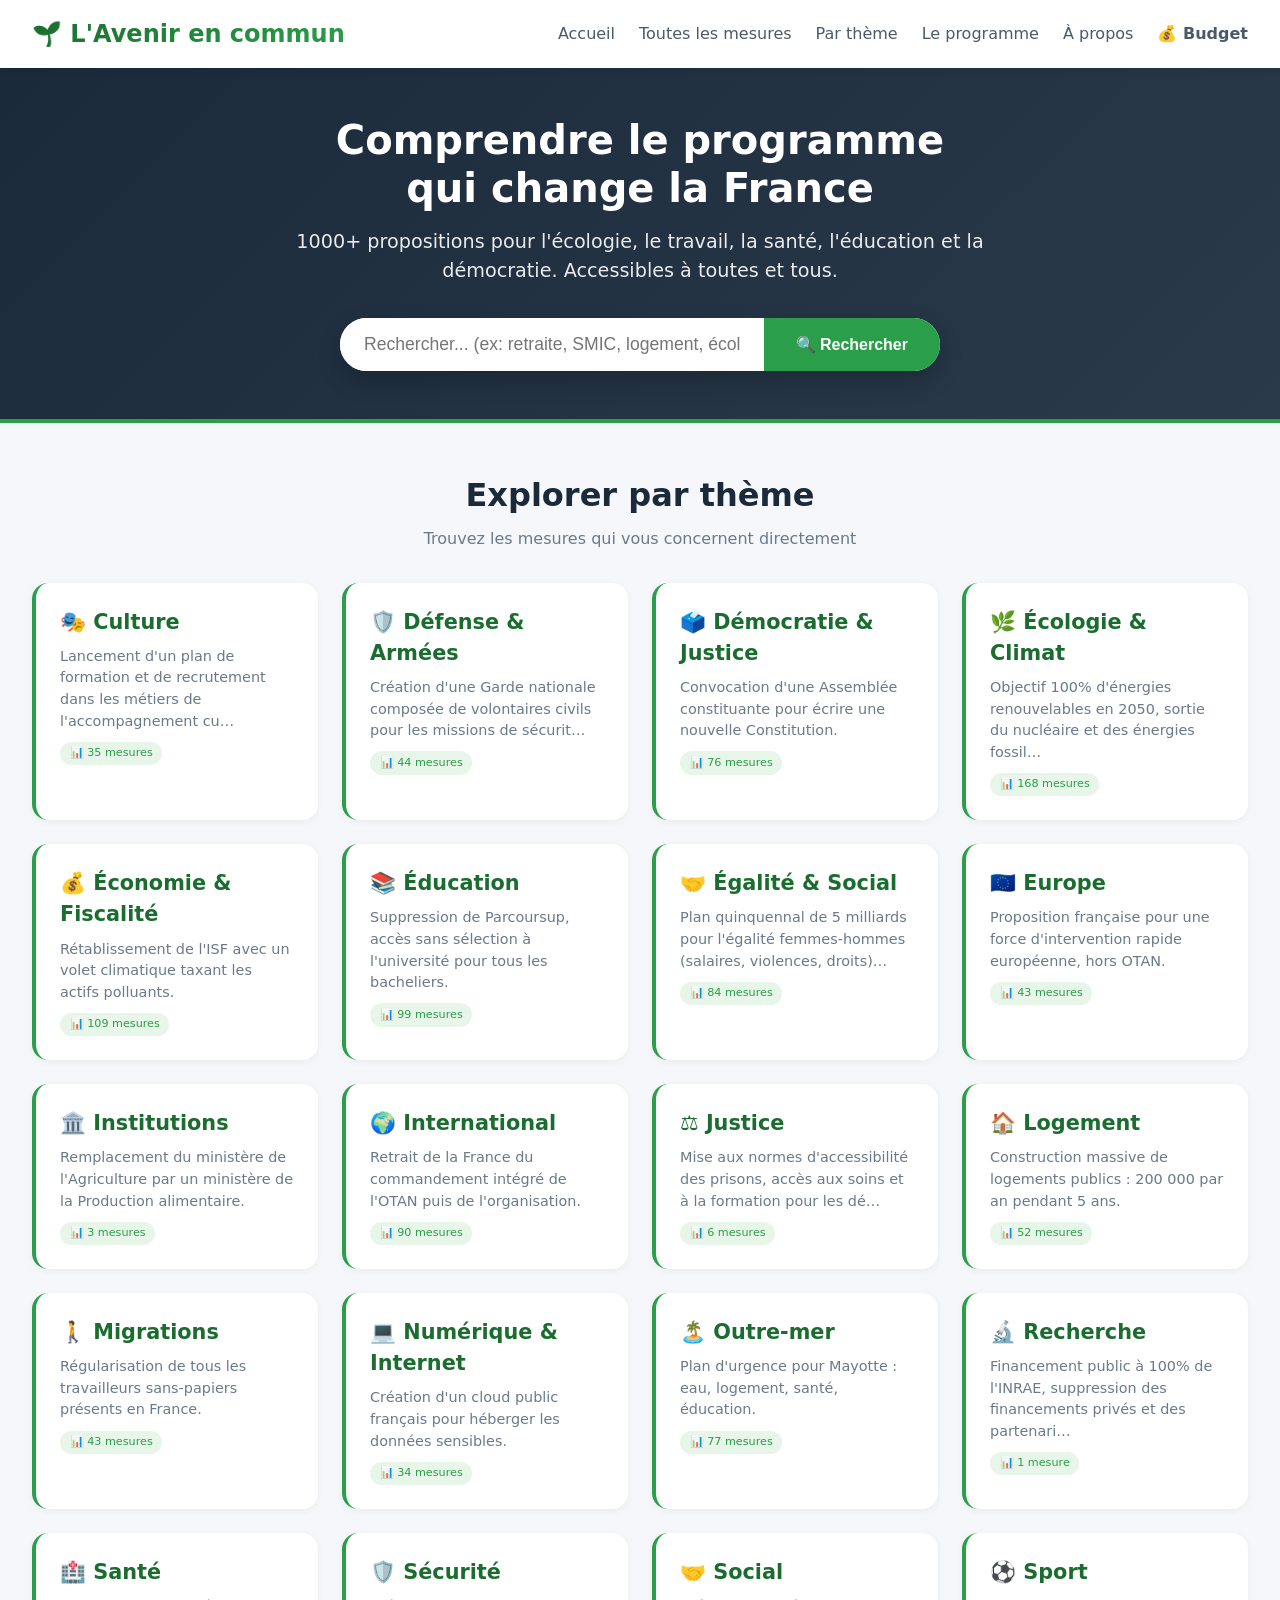
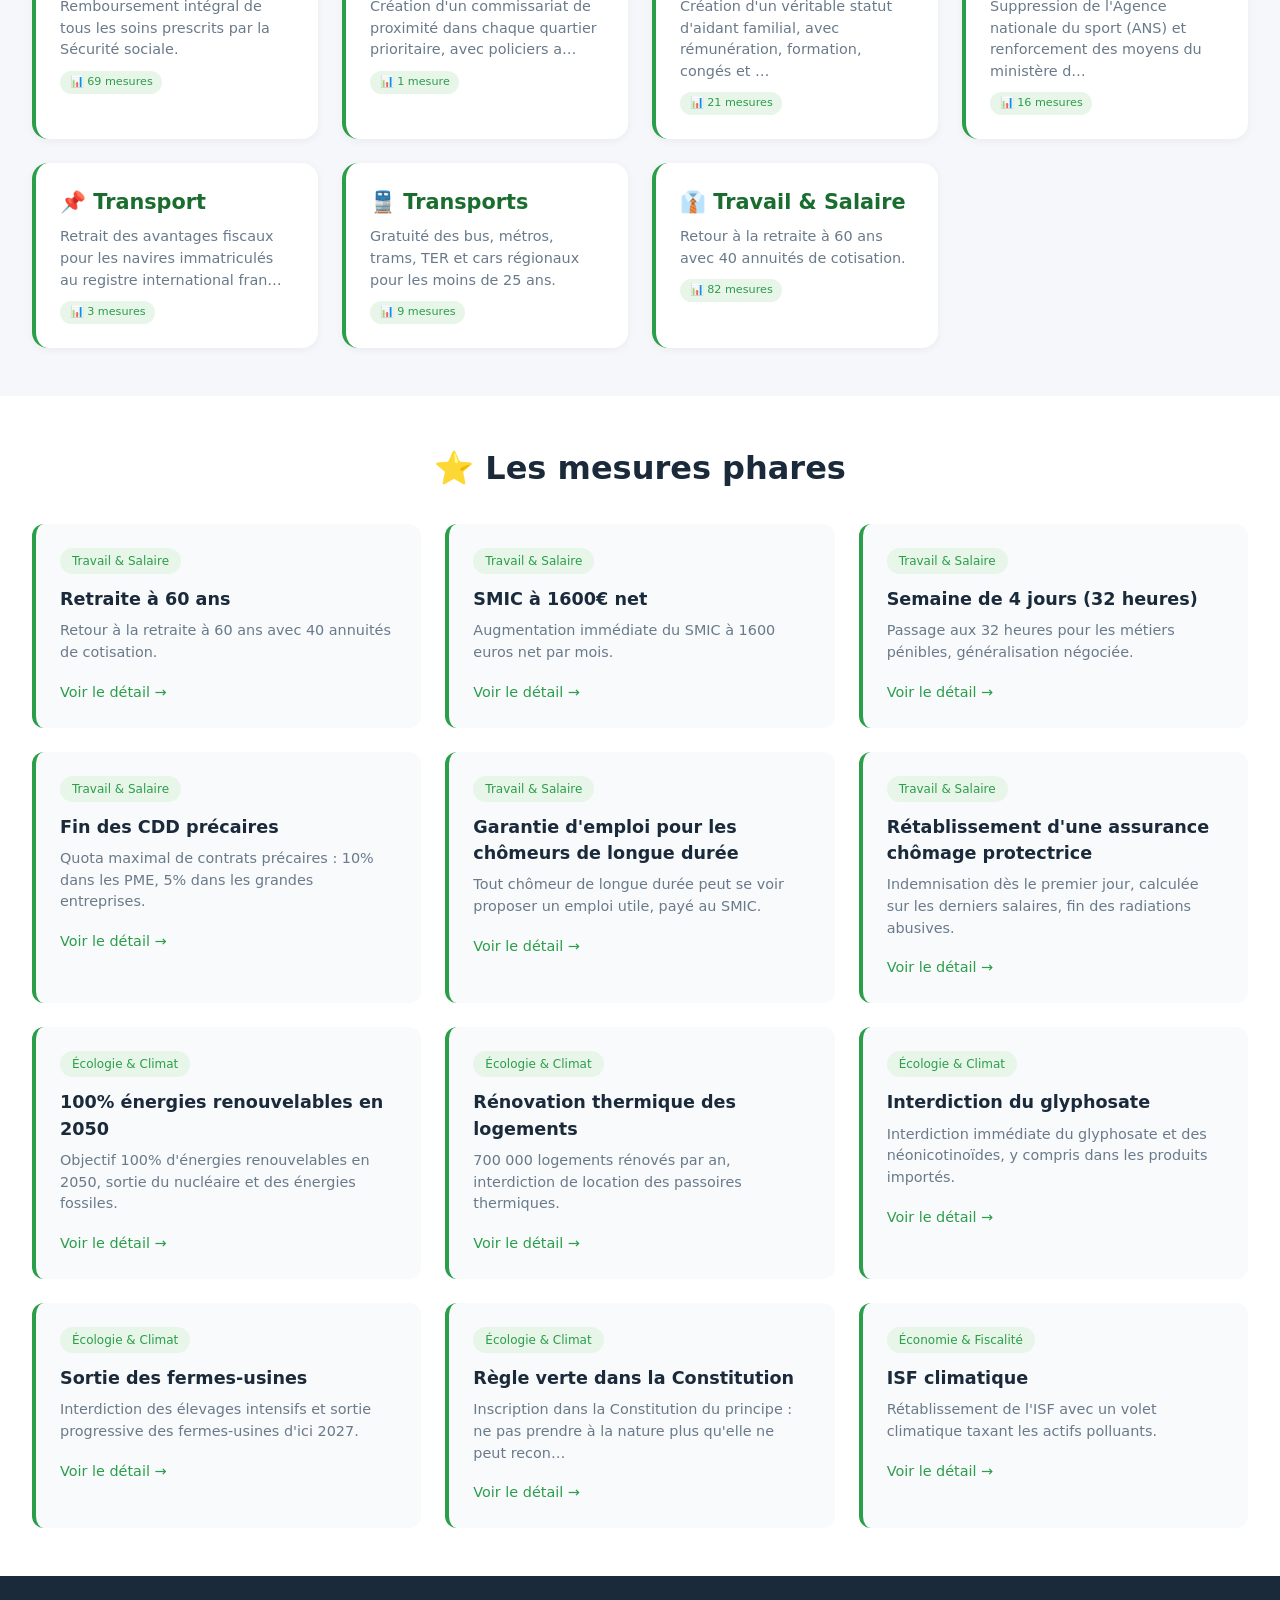
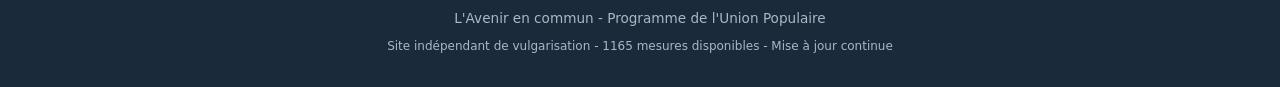
==== index.html @ 4d53d048 "Update index.html" ====
<!DOCTYPE html>
<html lang="fr">
<head>
    <meta charset="UTF-8">
    <meta name="viewport" content="width=device-width, initial-scale=1.0, viewport-fit=cover">
    <title>L'Avenir en commun - Comprendre le programme</title>
    <meta name="description" content="Découvrez et comprenez facilement les 1000+ propositions du programme L'Avenir en commun. Recherche par thème, public ou mot-clé.">
    <link rel="stylesheet" href="css/style.css">
    <style>
        /* Suppression des éventuels emojis générés par le CSS existant */
        .category-icon::before,
        .category-card::before {
            content: none !important;
        }
        .filter-buttons { display: flex; flex-wrap: wrap; gap: 0.5rem; margin-bottom: 1.5rem; }
        .filter-btn { margin: 0; }
        .results-area { display: none; }
        .results-area.show { display: block; }
        .stats { margin-top: 1rem; font-style: italic; text-align: center; }
        .category-count {
            display: inline-block;
            margin-top: 0.6rem;
            font-size: 0.7rem;
            font-weight: normal;
            color: #2b9e4a;
            background: #e8f5e9;
            padding: 0.2rem 0.6rem;
            border-radius: 20px;
        }
        .category-card h3 {
            margin: 0 0 0.5rem 0;
        }
    </style>
</head>
<body>
    <nav class="navbar">
        <div class="nav-container">
            <a href="#" class="logo">🌱 L'Avenir en commun</a>
            <div class="nav-links">
                <a href="#" id="homeLink">Accueil</a>
                <a href="#" id="allMeasuresLink">Toutes les mesures</a>
                <a href="#" id="themesLink">Par thème</a>
                <a href="https://lafranceinsoumise.fr/le-programme/" target="_blank" id="programLink">Le programme</a>
                <a href="a-propos.html" id="aboutLink">À propos</a>
                <a href="budget.html" style="font-weight: bold;">💰 Budget</a>
            </div>
        </div>
    </nav>

    <section class="hero">
        <div class="hero-content">
            <h1>Comprendre le programme<br>qui change la France</h1>
            <p>1000+ propositions pour l'écologie, le travail, la santé, l'éducation et la démocratie. Accessibles à toutes et tous.</p>
            <div class="search-container">
                <div class="search-box">
                    <input type="text" id="searchInput" placeholder="Rechercher... (ex: retraite, SMIC, logement, écologie)">
                    <button id="searchBtn">🔍 Rechercher</button>
                </div>
            </div>
        </div>
    </section>

    <div id="resultsArea" class="results-area">
        <div class="results-header">
            <h2>📋 Résultats de recherche</h2>
            <button class="close-results" id="closeResults">✕</button>
        </div>
        <div class="filter-buttons" id="dynamicFilterButtons"></div>
        <div id="resultsList" class="measures-grid"></div>
        <div id="resultsStats" class="stats"></div>
    </div>

    <section class="categories" id="categoriesSection">
        <h2 class="section-title">Explorer par thème</h2>
        <p class="section-subtitle">Trouvez les mesures qui vous concernent directement</p>
        <div class="grid-categories" id="dynamicCategoryCards"></div>
    </section>

    <section class="featured">
        <div class="featured-container">
            <h2 class="section-title">⭐ Les mesures phares</h2>
            <div id="featuredMeasures" class="measures-grid">
                <div style="text-align: center; grid-column: 1/-1;">Chargement...</div>
            </div>
        </div>
    </section>

    <footer class="footer">
        <p>L'Avenir en commun - Programme de l'Union Populaire</p>
        <p style="margin-top: 0.5rem; font-size: 0.75rem;">Site indépendant de vulgarisation - <span id="measureCount">500+</span> mesures disponibles - Mise à jour continue</p>
    </footer>

    <script src="js/data.js"></script>
    <script src="js/main.js"></script>
    <script src="js/measure.js"></script>
    <script>
        // ----------------------------------------------
        // 1. Mapping complet des catégories (libellés + icônes)
        // ----------------------------------------------
        function getCategoryLabelFull(cat) {
            const labels = {
                "travail": "Travail & Salaire",
                "ecologie": "Écologie & Climat",
                "sante": "Santé",
                "education": "Éducation",
                "logement": "Logement",
                "democratie": "Démocratie & Justice",
                "economie": "Économie & Fiscalité",
                "international": "International",
                "outremer": "Outre‑mer",
                "migrations": "Migrations",
                "egalite": "Égalité & Social",
                "transports": "Transports",
                "numerique": "Numérique & Internet",
                "defense": "Défense & Armées",
                "europe": "Europe",
                "culture": "Culture",
                "sport": "Sport",
                "handicap": "Handicap",
                "banques": "Banques & Finance",
                "energie": "Énergie",
                "espace": "Espace",
                "mer": "Mer & Océan",
                "foret": "Forêt",
                "condition_animale": "Condition animale",
                "quartiers_populaires": "Quartiers populaires",
                "enfance": "Enfance & Protection",
                "medias": "Médias",
                "antiracisme": "Antiracisme & Égalité",
                "ess": "Économie sociale & solidaire",
                "jeunesse": "Jeunesse",
                "securite": "Sécurité",
                "social": "Social",
                "justice": "Justice",
                "institutions": "Institutions",
                "recherche": "Recherche"
            };
            return labels[cat] || cat.charAt(0).toUpperCase() + cat.slice(1);
        }

        function getCategoryIcon(cat) {
            const icons = {
                "travail": "👔",
                "ecologie": "🌿",
                "sante": "🏥",
                "education": "📚",
                "logement": "🏠",
                "democratie": "🗳️",
                "economie": "💰",
                "international": "🌍",
                "outremer": "🏝️",
                "migrations": "🚶",
                "egalite": "🤝",
                "transports": "🚆",
                "numerique": "💻",
                "defense": "🛡️",
                "europe": "🇪🇺",
                "culture": "🎭",
                "sport": "⚽",
                "handicap": "♿",
                "banques": "🏦",
                "energie": "⚡",
                "espace": "🚀",
                "mer": "🌊",
                "foret": "🌲",
                "condition_animale": "🐾",
                "quartiers_populaires": "🏙️",
                "enfance": "🧸",
                "medias": "📺",
                "antiracisme": "✊",
                "ess": "🤝",
                "jeunesse": "🧑‍🎓",
                "securite": "🛡️",
                "social": "🤝",
                "justice": "⚖️",
                "institutions": "🏛️",
                "recherche": "🔬"
            };
            return icons[cat] || "📌";
        }

        // ----------------------------------------------
        // 2. Chargement des données
        // ----------------------------------------------
        let currentMeasures = typeof mesures !== 'undefined' ? mesures : [];
        const measureCountSpan = document.getElementById('measureCount');
        if (measureCountSpan && currentMeasures.length) measureCountSpan.textContent = currentMeasures.length;

        const allCategories = [...new Set(currentMeasures.map(m => m.categorie))].sort();

        // ----------------------------------------------
        // 3. Génération dynamique des filtres
        // ----------------------------------------------
        const filterContainer = document.getElementById('dynamicFilterButtons');
        if (filterContainer) {
            let buttonsHtml = `<button class="filter-btn active" data-filter="all">📌 Tous</button>`;
            allCategories.forEach(cat => {
                buttonsHtml += `<button class="filter-btn" data-filter="${cat}">${getCategoryLabelFull(cat)}</button>`;
            });
            filterContainer.innerHTML = buttonsHtml;
        }

        // ----------------------------------------------
        // 4. Génération des cartes thématiques (avec compteur)
        // ----------------------------------------------
        function getThemeExcerpt(measuresArray, category) {
            const sample = measuresArray.find(m => m.categorie === category);
            if (sample && sample.resume) return sample.resume.substring(0, 90) + (sample.resume.length > 90 ? "…" : "");
            return "Découvrez toutes les mesures de ce thème.";
        }

        const cardsContainer = document.getElementById('dynamicCategoryCards');
        if (cardsContainer) {
            let cardsHtml = '';
            allCategories.forEach(cat => {
                const label = getCategoryLabelFull(cat);
                const icon = getCategoryIcon(cat);
                const excerpt = getThemeExcerpt(currentMeasures, cat);
                const measureCount = currentMeasures.filter(m => m.categorie === cat).length;
                cardsHtml += `
                    <a href="#" class="category-card" data-category="${cat}">
                        <h3>${icon} ${label}</h3>
                        <p>${excerpt}</p>
                        <span class="category-count">📊 ${measureCount} mesure${measureCount > 1 ? 's' : ''}</span>
                    </a>
                `;
            });
            cardsContainer.innerHTML = cardsHtml;
        }

        // ----------------------------------------------
        // 5. Fonctions de recherche et d'affichage
        // ----------------------------------------------
        function displayResults(results) {
            const container = document.getElementById('resultsList');
            const stats = document.getElementById('resultsStats');
            const area = document.getElementById('resultsArea');
            if (!container) return;
            if (results.length === 0) {
                container.innerHTML = '<p style="text-align:center; grid-column:1/-1;">Aucun résultat trouvé. Essayez d\'autres mots-clés.</p>';
                stats.innerHTML = '';
                area.classList.add('show');
                return;
            }
            container.innerHTML = results.map(m => `
                <div class="measure-card">
                    <span class="measure-tag">${getCategoryLabelFull(m.categorie)}</span>
                    <h4>${m.titre}</h4>
                    <p>${m.resume}</p>
                    <a href="mesure.html?id=${m.id}" class="measure-link">Voir le détail →</a>
                </div>
            `).join('');
            stats.innerHTML = `${results.length} résultat(s) trouvé(s) sur ${currentMeasures.length} mesures`;
            area.classList.add('show');
        }

        function search(query, filter) {
            let results = currentMeasures;
            if (filter !== 'all') {
                results = results.filter(m => m.categorie === filter);
            }
            if (query.trim()) {
                const lowerQuery = query.toLowerCase();
                results = results.filter(m => 
                    m.titre.toLowerCase().includes(lowerQuery) || 
                    m.resume.toLowerCase().includes(lowerQuery) ||
                    (m.motscles && m.motscles.some(tag => tag.toLowerCase().includes(lowerQuery)))
                );
            }
            return results;
        }

        function displayFeatured() {
            const featuredContainer = document.getElementById('featuredMeasures');
            if (!featuredContainer) return;
            const featured = currentMeasures.filter(m => m.statut === 'mesure_cle').slice(0, 12);
            if (featured.length === 0) {
                featuredContainer.innerHTML = '<div style="text-align: center; grid-column: 1/-1;">Aucune mesure phare trouvée.</div>';
                return;
            }
            featuredContainer.innerHTML = featured.map(m => `
                <div class="measure-card">
                    <span class="measure-tag">${getCategoryLabelFull(m.categorie)}</span>
                    <h4>${m.titre}</h4>
                    <p>${m.resume.substring(0, 100)}${m.resume.length > 100 ? '…' : ''}</p>
                    <a href="mesure.html?id=${m.id}" class="measure-link">Voir le détail →</a>
                </div>
            `).join('');
        }

        // ----------------------------------------------
        // 6. Événements DOM
        // ----------------------------------------------
        const searchBtn = document.getElementById('searchBtn');
        const searchInput = document.getElementById('searchInput');
        const closeResults = document.getElementById('closeResults');
        const allMeasuresLink = document.getElementById('allMeasuresLink');
        const themesLink = document.getElementById('themesLink');
        const homeLink = document.getElementById('homeLink');

        function getActiveFilter() {
            const active = document.querySelector('.filter-btn.active');
            return active ? active.dataset.filter : 'all';
        }

        if (searchBtn) {
            searchBtn.addEventListener('click', () => {
                const query = searchInput.value;
                const filter = getActiveFilter();
                const results = search(query, filter);
                displayResults(results);
                document.getElementById('resultsArea').scrollIntoView({ behavior: 'smooth', block: 'start' });
            });
        }
        if (searchInput) {
            searchInput.addEventListener('keypress', (e) => {
                if (e.key === 'Enter') searchBtn.click();
            });
        }
        if (closeResults) {
            closeResults.addEventListener('click', () => {
                document.getElementById('resultsArea').classList.remove('show');
            });
        }

        if (allMeasuresLink) {
            allMeasuresLink.addEventListener('click', (e) => {
                e.preventDefault();
                const allBtn = document.querySelector('.filter-btn[data-filter="all"]');
                if (allBtn) allBtn.click();
                if (searchInput) searchInput.value = '';
                const results = search('', 'all');
                displayResults(results);
                document.getElementById('resultsArea').scrollIntoView({ behavior: 'smooth', block: 'start' });
            });
        }

        if (themesLink) {
            themesLink.addEventListener('click', (e) => {
                e.preventDefault();
                const section = document.getElementById('categoriesSection');
                if (section) section.scrollIntoView({ behavior: 'smooth', block: 'start' });
                document.getElementById('resultsArea').classList.remove('show');
            });
        }

        if (homeLink) {
            homeLink.addEventListener('click', (e) => {
                e.preventDefault();
                window.scrollTo({ top: 0, behavior: 'smooth' });
                document.getElementById('resultsArea').classList.remove('show');
                if (searchInput) searchInput.value = '';
            });
        }

        document.addEventListener('click', (e) => {
            if (e.target.classList && e.target.classList.contains('filter-btn')) {
                document.querySelectorAll('.filter-btn').forEach(btn => btn.classList.remove('active'));
                e.target.classList.add('active');
                const query = searchInput ? searchInput.value : '';
                const filter = e.target.dataset.filter;
                const results = search(query, filter);
                if (document.getElementById('resultsArea').classList.contains('show')) {
                    displayResults(results);
                }
            }
            if (e.target.closest('.category-card')) {
                e.preventDefault();
                const card = e.target.closest('.category-card');
                const category = card.dataset.category;
                const targetFilter = Array.from(document.querySelectorAll('.filter-btn')).find(btn => btn.dataset.filter === category);
                if (targetFilter) targetFilter.click();
                if (searchInput) searchInput.value = '';
                const results = search('', category);
                displayResults(results);
                document.getElementById('resultsArea').scrollIntoView({ behavior: 'smooth', block: 'start' });
            }
        });

        displayFeatured();
        console.log(`✅ Base de données chargée : ${currentMeasures.length} mesures, ${allCategories.length} catégories.`);
    </script>
</body>
</html>
---- css/style.css ----
/* style.css - Styles communs pour tout le site */
* {
    margin: 0;
    padding: 0;
    box-sizing: border-box;
}

body {
    font-family: system-ui, -apple-system, 'Segoe UI', Roboto, 'Helvetica Neue', sans-serif;
    background: #f5f7fa;
    color: #1a2a3a;
    line-height: 1.5;
}

/* Navigation */
.navbar {
    background: white;
    box-shadow: 0 2px 10px rgba(0,0,0,0.05);
    position: sticky;
    top: 0;
    z-index: 100;
}

.nav-container {
    max-width: 1280px;
    margin: 0 auto;
    padding: 1rem 2rem;
    display: flex;
    justify-content: space-between;
    align-items: center;
    flex-wrap: wrap;
    gap: 1rem;
}

.logo {
    font-size: 1.5rem;
    font-weight: 700;
    background: linear-gradient(135deg, #1a6d2f, #2b9e4a);
    -webkit-background-clip: text;
    background-clip: text;
    color: transparent;
    text-decoration: none;
}

.nav-links {
    display: flex;
    gap: 1.5rem;
    flex-wrap: wrap;
}

.nav-links a {
    text-decoration: none;
    color: #4a5a6a;
    font-weight: 500;
    transition: color 0.2s;
}

.nav-links a:hover {
    color: #2b9e4a;
}

/* Hero section - inspirée des PDFs */
.hero {
    background: linear-gradient(135deg, #1a2a3a 0%, #2a3a4a 100%);
    color: white;
    padding: 3rem 2rem;
    text-align: center;
    border-bottom: 4px solid #2b9e4a;
}

.hero-content {
    max-width: 800px;
    margin: 0 auto;
}

.hero h1 {
    font-size: 2.5rem;
    margin-bottom: 1rem;
    line-height: 1.2;
}

.hero p {
    font-size: 1.2rem;
    opacity: 0.9;
    margin-bottom: 2rem;
}

/* Search bar */
.search-container {
    max-width: 600px;
    margin: 0 auto;
}

.search-box {
    display: flex;
    background: white;
    border-radius: 60px;
    overflow: hidden;
    box-shadow: 0 10px 25px rgba(0,0,0,0.2);
}

.search-box input {
    flex: 1;
    padding: 1rem 1.5rem;
    border: none;
    font-size: 1.1rem;
    outline: none;
}

.search-box button {
    background: #2b9e4a;
    border: none;
    padding: 0 2rem;
    color: white;
    font-weight: 600;
    cursor: pointer;
    transition: background 0.2s;
    font-size: 1rem;
}

.search-box button:hover {
    background: #1a6d2f;
}

/* Categories section */
.categories {
    max-width: 1280px;
    margin: 0 auto;
    padding: 3rem 2rem;
}

.section-title {
    text-align: center;
    font-size: 2rem;
    margin-bottom: 0.5rem;
    color: #1a2a3a;
}

.section-subtitle {
    text-align: center;
    color: #6a7a8a;
    margin-bottom: 2rem;
}

/* Grille de catégories - couleurs inspirées des PDFs */
.grid-categories {
    display: grid;
    grid-template-columns: repeat(auto-fit, minmax(280px, 1fr));
    gap: 1.5rem;
}

.category-card {
    background: white;
    border-radius: 16px;
    padding: 1.5rem;
    text-decoration: none;
    color: inherit;
    transition: transform 0.2s, box-shadow 0.2s;
    box-shadow: 0 2px 8px rgba(0,0,0,0.05);
    border-left: 4px solid #2b9e4a;
}

.category-card:hover {
    transform: translateY(-4px);
    box-shadow: 0 12px 24px rgba(0,0,0,0.1);
}

.category-icon {
    font-size: 2.5rem;
    margin-bottom: 1rem;
}

.category-card h3 {
    font-size: 1.3rem;
    margin-bottom: 0.5rem;
    color: #1a6d2f;
}

.category-card p {
    color: #6a7a8a;
    font-size: 0.9rem;
}

/* Featured section */
.featured {
    background: white;
    padding: 3rem 2rem;
}

.featured-container {
    max-width: 1280px;
    margin: 0 auto;
}

/* Mesures grid */
.measures-grid {
    display: grid;
    grid-template-columns: repeat(auto-fit, minmax(300px, 1fr));
    gap: 1.5rem;
    margin-top: 2rem;
}

.measure-card {
    background: #f8fafc;
    border-radius: 12px;
    padding: 1.5rem;
    border-left: 4px solid #2b9e4a;
    transition: all 0.2s;
}

.measure-card:hover {
    background: #f0f4f8;
    transform: translateY(-2px);
}

.measure-tag {
    display: inline-block;
    background: #e8f5e9;
    color: #2b9e4a;
    font-size: 0.75rem;
    padding: 0.25rem 0.75rem;
    border-radius: 20px;
    margin-bottom: 0.75rem;
}

.measure-card h4 {
    font-size: 1.1rem;
    margin-bottom: 0.5rem;
    color: #1a2a3a;
}

.measure-card p {
    color: #6a7a8a;
    font-size: 0.9rem;
    margin-bottom: 1rem;
}

.measure-link {
    color: #2b9e4a;
    text-decoration: none;
    font-weight: 500;
    font-size: 0.9rem;
}

.measure-link:hover {
    text-decoration: underline;
}

/* Results area */
.results-area {
    max-width: 1280px;
    margin: 2rem auto;
    padding: 0 2rem;
    display: none;
}

.results-area.show {
    display: block;
}

.results-header {
    display: flex;
    justify-content: space-between;
    align-items: center;
    margin-bottom: 1.5rem;
    flex-wrap: wrap;
    gap: 1rem;
}

.close-results {
    background: none;
    border: none;
    font-size: 1.5rem;
    cursor: pointer;
    color: #6a7a8a;
}

/* Filter buttons - version améliorée */
.filter-buttons {
    display: flex;
    gap: 0.5rem;
    flex-wrap: wrap;
    margin-bottom: 1.5rem;
}

.filter-btn {
    background: #eef2f6;
    border: none;
    padding: 0.5rem 1rem;
    border-radius: 30px;
    cursor: pointer;
    font-size: 0.85rem;
    transition: all 0.2s;
}

.filter-btn:hover {
    background: #2b9e4a;
    color: white;
}

.filter-btn.active {
    background: #2b9e4a;
    color: white;
}

.stats {
    text-align: center;
    margin-top: 1rem;
    color: #6a7a8a;
    font-size: 0.9rem;
}

/* Footer */
.footer {
    background: #1a2a3a;
    color: #aab8c5;
    padding: 2rem;
    text-align: center;
    font-size: 0.85rem;
}

/* Responsive */
@media (max-width: 768px) {
    .hero h1 {
        font-size: 1.8rem;
    }
    .nav-container {
        flex-direction: column;
    }
    .categories, .featured {
        padding: 2rem 1rem;
    }
}
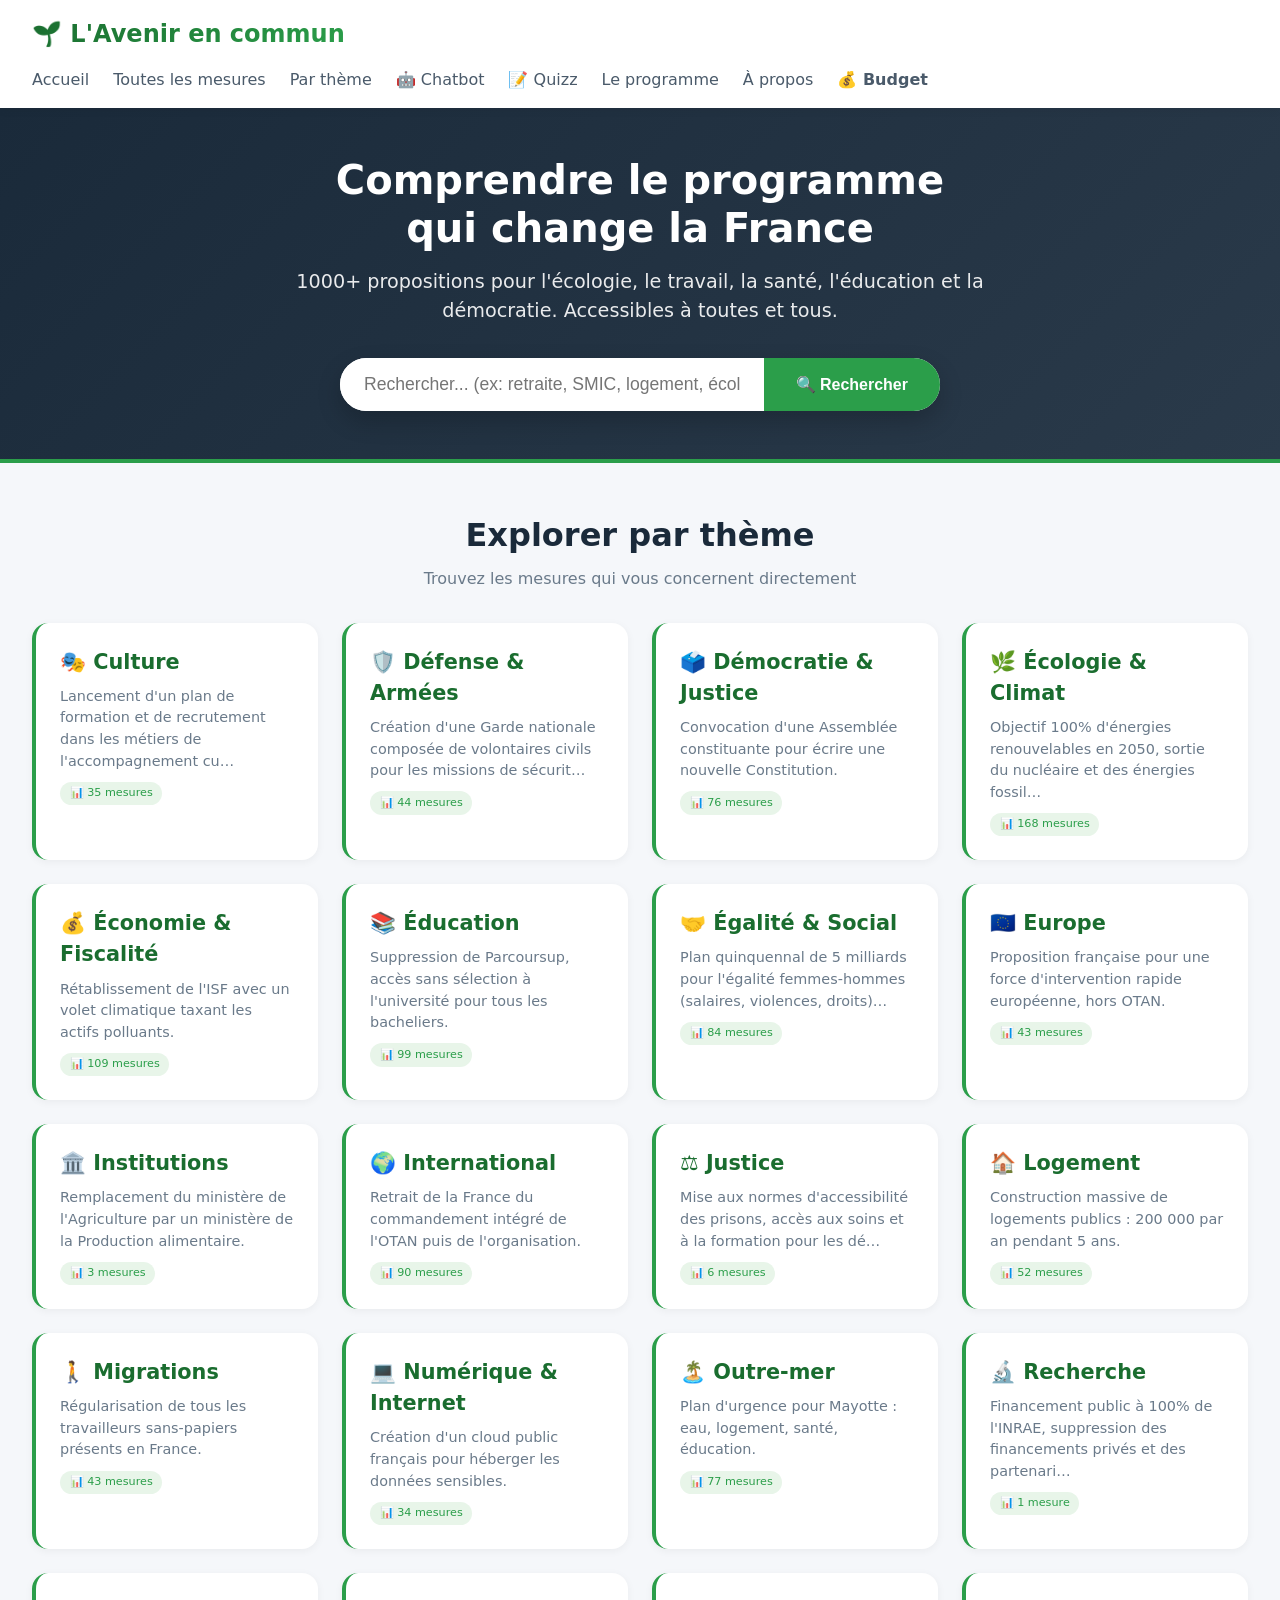
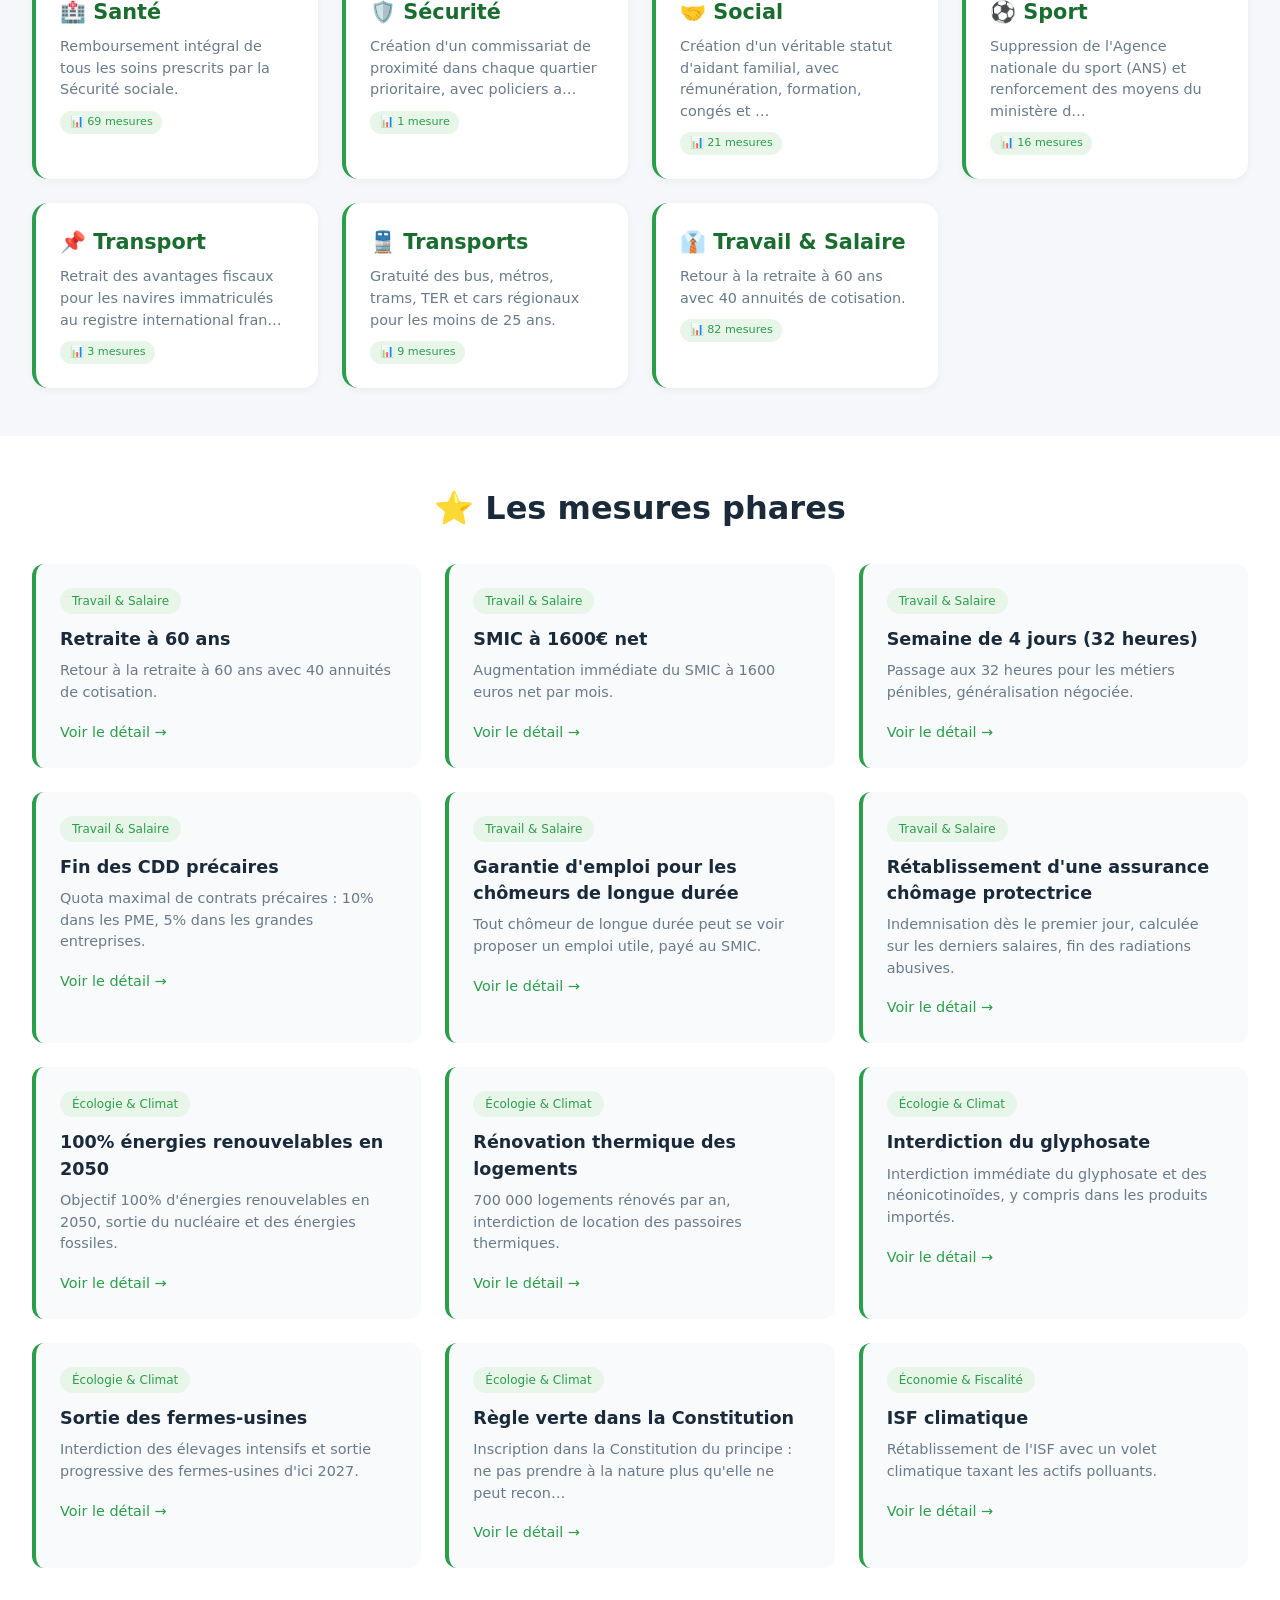
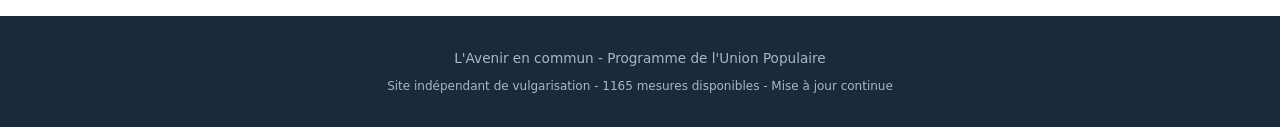
==== commit e30dfe73: "Update index.html" ====
--- a/index.html
+++ b/index.html
@@ -40,6 +40,8 @@
                 <a href="#" id="homeLink">Accueil</a>
                 <a href="#" id="allMeasuresLink">Toutes les mesures</a>
                 <a href="#" id="themesLink">Par thème</a>
+                <a href="chatbot.html">🤖 Chatbot</a>
+<a href="quizz.html">📝 Quizz</a>
                 <a href="https://lafranceinsoumise.fr/le-programme/" target="_blank" id="programLink">Le programme</a>
                 <a href="a-propos.html" id="aboutLink">À propos</a>
                 <a href="budget.html" style="font-weight: bold;">💰 Budget</a>
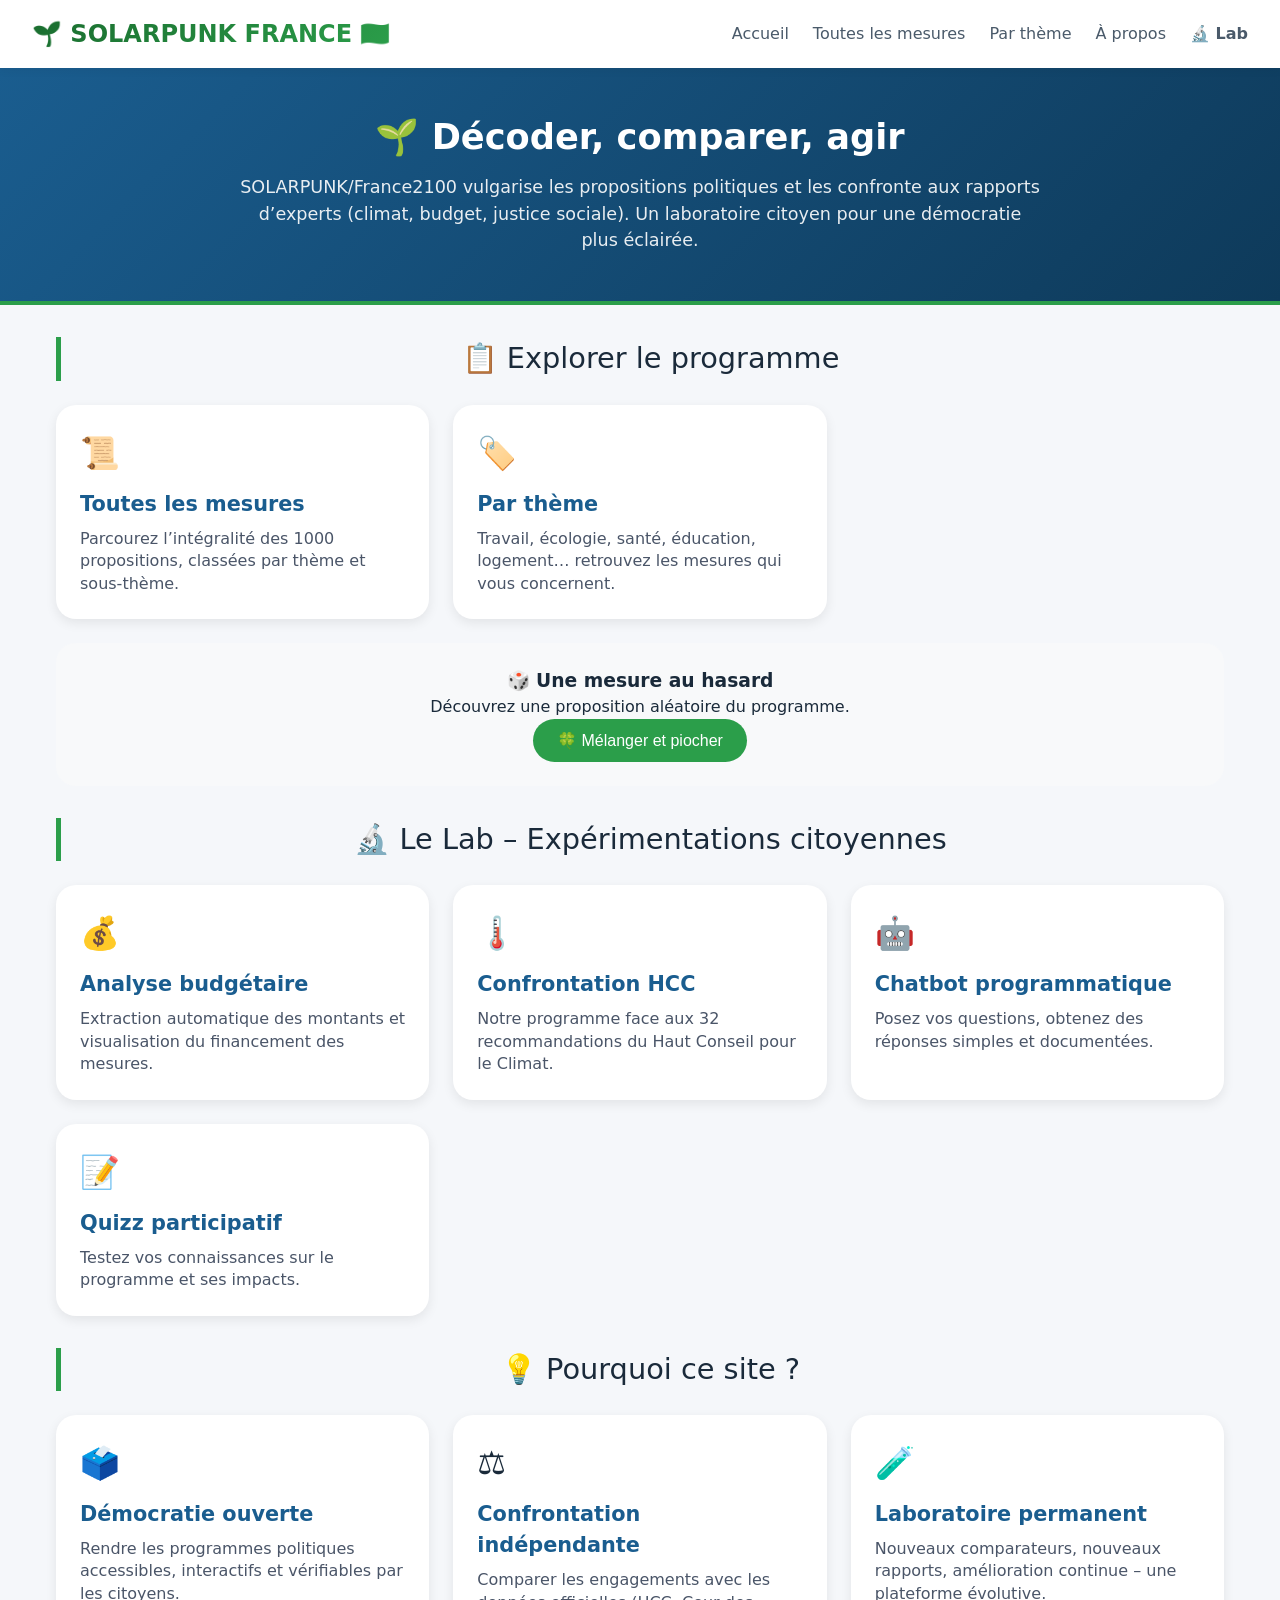
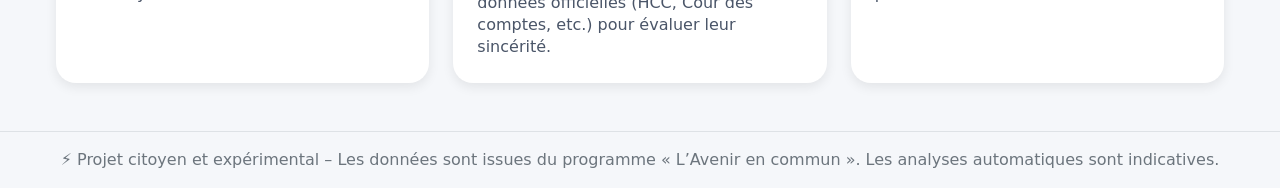
==== commit fc739c29: "Update index.html" ====
--- a/index.html
+++ b/index.html
@@ -2,385 +2,279 @@
 <html lang="fr">
 <head>
     <meta charset="UTF-8">
-    <meta name="viewport" content="width=device-width, initial-scale=1.0, viewport-fit=cover">
-    <title>L'Avenir en commun - Comprendre le programme</title>
-    <meta name="description" content="Découvrez et comprenez facilement les 1000+ propositions du programme L'Avenir en commun. Recherche par thème, public ou mot-clé.">
+    <meta name="viewport" content="width=device-width, initial-scale=1.0">
+    <title>SOLARPUNK/France2100 · Vulgarisation & comparateur citoyen</title>
     <link rel="stylesheet" href="css/style.css">
     <style>
-        /* Suppression des éventuels emojis générés par le CSS existant */
-        .category-icon::before,
-        .category-card::before {
-            content: none !important;
-        }
-        .filter-buttons { display: flex; flex-wrap: wrap; gap: 0.5rem; margin-bottom: 1.5rem; }
-        .filter-btn { margin: 0; }
-        .results-area { display: none; }
-        .results-area.show { display: block; }
-        .stats { margin-top: 1rem; font-style: italic; text-align: center; }
-        .category-count {
-            display: inline-block;
-            margin-top: 0.6rem;
-            font-size: 0.7rem;
-            font-weight: normal;
-            color: #2b9e4a;
-            background: #e8f5e9;
+        /* Styles spécifiques à la page d'accueil */
+        .hero {
+            background: linear-gradient(135deg, #1a5d8f 0%, #0e3a5a 100%);
+            color: white;
+            padding: 3rem 1rem;
+            text-align: center;
+            margin-bottom: 2rem;
+        }
+        .hero h1 {
+            font-size: 2.2rem;
+            margin-bottom: 1rem;
+        }
+        .hero p {
+            font-size: 1.1rem;
+            max-width: 800px;
+            margin: 0 auto;
+            opacity: 0.9;
+        }
+        .section-title {
+            font-size: 1.8rem;
+            margin: 2rem 0 1rem;
+            border-left: 5px solid #2b9e4a;
+            padding-left: 1rem;
+        }
+        .cards-grid {
+            display: grid;
+            grid-template-columns: repeat(auto-fill, minmax(280px, 1fr));
+            gap: 1.5rem;
+            margin: 1.5rem 0;
+        }
+        .card {
+            background: white;
+            border-radius: 20px;
+            padding: 1.5rem;
+            box-shadow: 0 4px 12px rgba(0,0,0,0.08);
+            transition: transform 0.2s, box-shadow 0.2s;
+            text-decoration: none;
+            color: inherit;
+            display: block;
+        }
+        .card:hover {
+            transform: translateY(-5px);
+            box-shadow: 0 12px 24px rgba(0,0,0,0.12);
+        }
+        .card-icon {
+            font-size: 2rem;
+            margin-bottom: 0.75rem;
+        }
+        .card-title {
+            font-size: 1.3rem;
+            font-weight: bold;
+            margin-bottom: 0.5rem;
+            color: #1a5d8f;
+        }
+        .card-desc {
+            color: #4a5568;
+            line-height: 1.4;
+        }
+        .shuffler {
+            background: #f8f9fa;
+            border-radius: 20px;
+            padding: 1.5rem;
+            text-align: center;
+            margin: 1.5rem 0;
+        }
+        .shuffler button {
+            background: #2b9e4a;
+            color: white;
+            border: none;
+            padding: 0.75rem 1.5rem;
+            font-size: 1rem;
+            border-radius: 40px;
+            cursor: pointer;
+            transition: background 0.2s;
+        }
+        .shuffler button:hover {
+            background: #1e6b34;
+        }
+        .random-measure {
+            margin-top: 1rem;
+            padding: 1rem;
+            background: white;
+            border-radius: 16px;
+            text-align: left;
+            display: none;
+        }
+        .random-measure h4 {
+            color: #1a5d8f;
+            margin-bottom: 0.5rem;
+        }
+        .badge {
+            background: #e9ecef;
             padding: 0.2rem 0.6rem;
             border-radius: 20px;
-        }
-        .category-card h3 {
-            margin: 0 0 0.5rem 0;
+            font-size: 0.8rem;
+            display: inline-block;
+            margin-top: 0.5rem;
+        }
+        footer {
+            text-align: center;
+            margin-top: 3rem;
+            padding: 1rem;
+            color: #6c757d;
+            border-top: 1px solid #dee2e6;
+        }
+        .two-col-links {
+            display: flex;
+            gap: 1rem;
+            justify-content: center;
+            flex-wrap: wrap;
+            margin: 1rem 0;
+        }
+        .btn {
+            background: #1a5d8f;
+            color: white;
+            padding: 0.6rem 1.2rem;
+            border-radius: 40px;
+            text-decoration: none;
+            transition: background 0.2s;
+            display: inline-block;
+        }
+        .btn-outline {
+            background: transparent;
+            border: 2px solid #1a5d8f;
+            color: #1a5d8f;
+        }
+        .btn-outline:hover {
+            background: #1a5d8f;
+            color: white;
+        }
+        .btn:hover {
+            background: #0e3a5a;
+        }
+        .container {
+            max-width: 1200px;
+            margin: 0 auto;
+            padding: 0 1rem;
         }
     </style>
 </head>
 <body>
-    <nav class="navbar">
-        <div class="nav-container">
-            <a href="#" class="logo">🌱 L'Avenir en commun</a>
-            <div class="nav-links">
-                <a href="#" id="homeLink">Accueil</a>
-                <a href="#" id="allMeasuresLink">Toutes les mesures</a>
-                <a href="#" id="themesLink">Par thème</a>
-                <a href="chatbot.html">🤖 Chatbot</a>
-<a href="quizz.html">📝 Quizz</a>
-                <a href="https://lafranceinsoumise.fr/le-programme/" target="_blank" id="programLink">Le programme</a>
-                <a href="a-propos.html" id="aboutLink">À propos</a>
-                <a href="budget.html" style="font-weight: bold;">💰 Budget</a>
+    <script src="js/nav.js"></script>
+
+    <div class="hero">
+        <div class="container">
+            <h1>🌱 Décoder, comparer, agir</h1>
+            <p>SOLARPUNK/France2100 vulgarise les propositions politiques et les confronte aux rapports d’experts (climat, budget, justice sociale). Un laboratoire citoyen pour une démocratie plus éclairée.</p>
+        </div>
+    </div>
+
+    <div class="container">
+        <!-- Section Explorer le programme -->
+        <div class="section-title">📋 Explorer le programme</div>
+        <div class="cards-grid">
+            <a href="index.html#allMeasuresLink" class="card" id="allMeasuresLink">
+                <div class="card-icon">📜</div>
+                <div class="card-title">Toutes les mesures</div>
+                <div class="card-desc">Parcourez l’intégralité des 1000 propositions, classées par thème et sous-thème.</div>
+            </a>
+            <a href="index.html#themesLink" class="card" id="themesLink">
+                <div class="card-icon">🏷️</div>
+                <div class="card-title">Par thème</div>
+                <div class="card-desc">Travail, écologie, santé, éducation, logement… retrouvez les mesures qui vous concernent.</div>
+            </a>
+        </div>
+
+        <!-- Mini outil : mesure au hasard -->
+        <div class="shuffler">
+            <h3>🎲 Une mesure au hasard</h3>
+            <p>Découvrez une proposition aléatoire du programme.</p>
+            <button id="randomBtn">🍀 Mélanger et piocher</button>
+            <div id="randomResult" class="random-measure"></div>
+        </div>
+
+        <!-- Section Le Lab -->
+        <div class="section-title">🔬 Le Lab – Expérimentations citoyennes</div>
+        <div class="cards-grid">
+            <a href="budget.html" class="card">
+                <div class="card-icon">💰</div>
+                <div class="card-title">Analyse budgétaire</div>
+                <div class="card-desc">Extraction automatique des montants et visualisation du financement des mesures.</div>
+            </a>
+            <a href="lab-hcc.html" class="card">
+                <div class="card-icon">🌡️</div>
+                <div class="card-title">Confrontation HCC</div>
+                <div class="card-desc">Notre programme face aux 32 recommandations du Haut Conseil pour le Climat.</div>
+            </a>
+            <a href="chatbot.html" class="card">
+                <div class="card-icon">🤖</div>
+                <div class="card-title">Chatbot programmatique</div>
+                <div class="card-desc">Posez vos questions, obtenez des réponses simples et documentées.</div>
+            </a>
+            <a href="quizz.html" class="card">
+                <div class="card-icon">📝</div>
+                <div class="card-title">Quizz participatif</div>
+                <div class="card-desc">Testez vos connaissances sur le programme et ses impacts.</div>
+            </a>
+        </div>
+
+        <!-- Section Pourquoi ce site ? -->
+        <div class="section-title">💡 Pourquoi ce site ?</div>
+        <div class="cards-grid">
+            <div class="card" style="cursor: default;">
+                <div class="card-icon">🗳️</div>
+                <div class="card-title">Démocratie ouverte</div>
+                <div class="card-desc">Rendre les programmes politiques accessibles, interactifs et vérifiables par les citoyens.</div>
             </div>
-        </div>
-    </nav>
-
-    <section class="hero">
-        <div class="hero-content">
-            <h1>Comprendre le programme<br>qui change la France</h1>
-            <p>1000+ propositions pour l'écologie, le travail, la santé, l'éducation et la démocratie. Accessibles à toutes et tous.</p>
-            <div class="search-container">
-                <div class="search-box">
-                    <input type="text" id="searchInput" placeholder="Rechercher... (ex: retraite, SMIC, logement, écologie)">
-                    <button id="searchBtn">🔍 Rechercher</button>
-                </div>
+            <div class="card" style="cursor: default;">
+                <div class="card-icon">⚖️</div>
+                <div class="card-title">Confrontation indépendante</div>
+                <div class="card-desc">Comparer les engagements avec les données officielles (HCC, Cour des comptes, etc.) pour évaluer leur sincérité.</div>
             </div>
-        </div>
-    </section>
-
-    <div id="resultsArea" class="results-area">
-        <div class="results-header">
-            <h2>📋 Résultats de recherche</h2>
-            <button class="close-results" id="closeResults">✕</button>
-        </div>
-        <div class="filter-buttons" id="dynamicFilterButtons"></div>
-        <div id="resultsList" class="measures-grid"></div>
-        <div id="resultsStats" class="stats"></div>
+            <div class="card" style="cursor: default;">
+                <div class="card-icon">🧪</div>
+                <div class="card-title">Laboratoire permanent</div>
+                <div class="card-desc">Nouveaux comparateurs, nouveaux rapports, amélioration continue – une plateforme évolutive.</div>
+            </div>
+        </div>
     </div>
 
-    <section class="categories" id="categoriesSection">
-        <h2 class="section-title">Explorer par thème</h2>
-        <p class="section-subtitle">Trouvez les mesures qui vous concernent directement</p>
-        <div class="grid-categories" id="dynamicCategoryCards"></div>
-    </section>
-
-    <section class="featured">
-        <div class="featured-container">
-            <h2 class="section-title">⭐ Les mesures phares</h2>
-            <div id="featuredMeasures" class="measures-grid">
-                <div style="text-align: center; grid-column: 1/-1;">Chargement...</div>
-            </div>
-        </div>
-    </section>
-
-    <footer class="footer">
-        <p>L'Avenir en commun - Programme de l'Union Populaire</p>
-        <p style="margin-top: 0.5rem; font-size: 0.75rem;">Site indépendant de vulgarisation - <span id="measureCount">500+</span> mesures disponibles - Mise à jour continue</p>
+    <footer>
+        ⚡ Projet citoyen et expérimental – Les données sont issues du programme « L’Avenir en commun ». Les analyses automatiques sont indicatives.
     </footer>
 
     <script src="js/data.js"></script>
-    <script src="js/main.js"></script>
-    <script src="js/measure.js"></script>
     <script>
-        // ----------------------------------------------
-        // 1. Mapping complet des catégories (libellés + icônes)
-        // ----------------------------------------------
-        function getCategoryLabelFull(cat) {
-            const labels = {
-                "travail": "Travail & Salaire",
-                "ecologie": "Écologie & Climat",
-                "sante": "Santé",
-                "education": "Éducation",
-                "logement": "Logement",
-                "democratie": "Démocratie & Justice",
-                "economie": "Économie & Fiscalité",
-                "international": "International",
-                "outremer": "Outre‑mer",
-                "migrations": "Migrations",
-                "egalite": "Égalité & Social",
-                "transports": "Transports",
-                "numerique": "Numérique & Internet",
-                "defense": "Défense & Armées",
-                "europe": "Europe",
-                "culture": "Culture",
-                "sport": "Sport",
-                "handicap": "Handicap",
-                "banques": "Banques & Finance",
-                "energie": "Énergie",
-                "espace": "Espace",
-                "mer": "Mer & Océan",
-                "foret": "Forêt",
-                "condition_animale": "Condition animale",
-                "quartiers_populaires": "Quartiers populaires",
-                "enfance": "Enfance & Protection",
-                "medias": "Médias",
-                "antiracisme": "Antiracisme & Égalité",
-                "ess": "Économie sociale & solidaire",
-                "jeunesse": "Jeunesse",
-                "securite": "Sécurité",
-                "social": "Social",
-                "justice": "Justice",
-                "institutions": "Institutions",
-                "recherche": "Recherche"
-            };
-            return labels[cat] || cat.charAt(0).toUpperCase() + cat.slice(1);
-        }
-
-        function getCategoryIcon(cat) {
-            const icons = {
-                "travail": "👔",
-                "ecologie": "🌿",
-                "sante": "🏥",
-                "education": "📚",
-                "logement": "🏠",
-                "democratie": "🗳️",
-                "economie": "💰",
-                "international": "🌍",
-                "outremer": "🏝️",
-                "migrations": "🚶",
-                "egalite": "🤝",
-                "transports": "🚆",
-                "numerique": "💻",
-                "defense": "🛡️",
-                "europe": "🇪🇺",
-                "culture": "🎭",
-                "sport": "⚽",
-                "handicap": "♿",
-                "banques": "🏦",
-                "energie": "⚡",
-                "espace": "🚀",
-                "mer": "🌊",
-                "foret": "🌲",
-                "condition_animale": "🐾",
-                "quartiers_populaires": "🏙️",
-                "enfance": "🧸",
-                "medias": "📺",
-                "antiracisme": "✊",
-                "ess": "🤝",
-                "jeunesse": "🧑‍🎓",
-                "securite": "🛡️",
-                "social": "🤝",
-                "justice": "⚖️",
-                "institutions": "🏛️",
-                "recherche": "🔬"
-            };
-            return icons[cat] || "📌";
-        }
-
-        // ----------------------------------------------
-        // 2. Chargement des données
-        // ----------------------------------------------
-        let currentMeasures = typeof mesures !== 'undefined' ? mesures : [];
-        const measureCountSpan = document.getElementById('measureCount');
-        if (measureCountSpan && currentMeasures.length) measureCountSpan.textContent = currentMeasures.length;
-
-        const allCategories = [...new Set(currentMeasures.map(m => m.categorie))].sort();
-
-        // ----------------------------------------------
-        // 3. Génération dynamique des filtres
-        // ----------------------------------------------
-        const filterContainer = document.getElementById('dynamicFilterButtons');
-        if (filterContainer) {
-            let buttonsHtml = `<button class="filter-btn active" data-filter="all">📌 Tous</button>`;
-            allCategories.forEach(cat => {
-                buttonsHtml += `<button class="filter-btn" data-filter="${cat}">${getCategoryLabelFull(cat)}</button>`;
-            });
-            filterContainer.innerHTML = buttonsHtml;
-        }
-
-        // ----------------------------------------------
-        // 4. Génération des cartes thématiques (avec compteur)
-        // ----------------------------------------------
-        function getThemeExcerpt(measuresArray, category) {
-            const sample = measuresArray.find(m => m.categorie === category);
-            if (sample && sample.resume) return sample.resume.substring(0, 90) + (sample.resume.length > 90 ? "…" : "");
-            return "Découvrez toutes les mesures de ce thème.";
-        }
-
-        const cardsContainer = document.getElementById('dynamicCategoryCards');
-        if (cardsContainer) {
-            let cardsHtml = '';
-            allCategories.forEach(cat => {
-                const label = getCategoryLabelFull(cat);
-                const icon = getCategoryIcon(cat);
-                const excerpt = getThemeExcerpt(currentMeasures, cat);
-                const measureCount = currentMeasures.filter(m => m.categorie === cat).length;
-                cardsHtml += `
-                    <a href="#" class="category-card" data-category="${cat}">
-                        <h3>${icon} ${label}</h3>
-                        <p>${excerpt}</p>
-                        <span class="category-count">📊 ${measureCount} mesure${measureCount > 1 ? 's' : ''}</span>
-                    </a>
-                `;
-            });
-            cardsContainer.innerHTML = cardsHtml;
-        }
-
-        // ----------------------------------------------
-        // 5. Fonctions de recherche et d'affichage
-        // ----------------------------------------------
-        function displayResults(results) {
-            const container = document.getElementById('resultsList');
-            const stats = document.getElementById('resultsStats');
-            const area = document.getElementById('resultsArea');
-            if (!container) return;
-            if (results.length === 0) {
-                container.innerHTML = '<p style="text-align:center; grid-column:1/-1;">Aucun résultat trouvé. Essayez d\'autres mots-clés.</p>';
-                stats.innerHTML = '';
-                area.classList.add('show');
+        // Gestionnaire de mesure au hasard
+        const randomBtn = document.getElementById('randomBtn');
+        const randomResultDiv = document.getElementById('randomResult');
+        
+        function getRandomMeasure() {
+            if (!mesures || mesures.length === 0) return null;
+            const randomIndex = Math.floor(Math.random() * mesures.length);
+            return mesures[randomIndex];
+        }
+        
+        function displayRandomMeasure() {
+            const measure = getRandomMeasure();
+            if (!measure) {
+                randomResultDiv.innerHTML = '<p>❌ Base de données non disponible.</p>';
+                randomResultDiv.style.display = 'block';
                 return;
             }
-            container.innerHTML = results.map(m => `
-                <div class="measure-card">
-                    <span class="measure-tag">${getCategoryLabelFull(m.categorie)}</span>
-                    <h4>${m.titre}</h4>
-                    <p>${m.resume}</p>
-                    <a href="mesure.html?id=${m.id}" class="measure-link">Voir le détail →</a>
-                </div>
-            `).join('');
-            stats.innerHTML = `${results.length} résultat(s) trouvé(s) sur ${currentMeasures.length} mesures`;
-            area.classList.add('show');
-        }
-
-        function search(query, filter) {
-            let results = currentMeasures;
-            if (filter !== 'all') {
-                results = results.filter(m => m.categorie === filter);
-            }
-            if (query.trim()) {
-                const lowerQuery = query.toLowerCase();
-                results = results.filter(m => 
-                    m.titre.toLowerCase().includes(lowerQuery) || 
-                    m.resume.toLowerCase().includes(lowerQuery) ||
-                    (m.motscles && m.motscles.some(tag => tag.toLowerCase().includes(lowerQuery)))
-                );
-            }
-            return results;
-        }
-
-        function displayFeatured() {
-            const featuredContainer = document.getElementById('featuredMeasures');
-            if (!featuredContainer) return;
-            const featured = currentMeasures.filter(m => m.statut === 'mesure_cle').slice(0, 12);
-            if (featured.length === 0) {
-                featuredContainer.innerHTML = '<div style="text-align: center; grid-column: 1/-1;">Aucune mesure phare trouvée.</div>';
-                return;
-            }
-            featuredContainer.innerHTML = featured.map(m => `
-                <div class="measure-card">
-                    <span class="measure-tag">${getCategoryLabelFull(m.categorie)}</span>
-                    <h4>${m.titre}</h4>
-                    <p>${m.resume.substring(0, 100)}${m.resume.length > 100 ? '…' : ''}</p>
-                    <a href="mesure.html?id=${m.id}" class="measure-link">Voir le détail →</a>
-                </div>
-            `).join('');
-        }
-
-        // ----------------------------------------------
-        // 6. Événements DOM
-        // ----------------------------------------------
-        const searchBtn = document.getElementById('searchBtn');
-        const searchInput = document.getElementById('searchInput');
-        const closeResults = document.getElementById('closeResults');
-        const allMeasuresLink = document.getElementById('allMeasuresLink');
-        const themesLink = document.getElementById('themesLink');
-        const homeLink = document.getElementById('homeLink');
-
-        function getActiveFilter() {
-            const active = document.querySelector('.filter-btn.active');
-            return active ? active.dataset.filter : 'all';
-        }
-
-        if (searchBtn) {
-            searchBtn.addEventListener('click', () => {
-                const query = searchInput.value;
-                const filter = getActiveFilter();
-                const results = search(query, filter);
-                displayResults(results);
-                document.getElementById('resultsArea').scrollIntoView({ behavior: 'smooth', block: 'start' });
-            });
-        }
-        if (searchInput) {
-            searchInput.addEventListener('keypress', (e) => {
-                if (e.key === 'Enter') searchBtn.click();
-            });
-        }
-        if (closeResults) {
-            closeResults.addEventListener('click', () => {
-                document.getElementById('resultsArea').classList.remove('show');
-            });
-        }
-
-        if (allMeasuresLink) {
-            allMeasuresLink.addEventListener('click', (e) => {
-                e.preventDefault();
-                const allBtn = document.querySelector('.filter-btn[data-filter="all"]');
-                if (allBtn) allBtn.click();
-                if (searchInput) searchInput.value = '';
-                const results = search('', 'all');
-                displayResults(results);
-                document.getElementById('resultsArea').scrollIntoView({ behavior: 'smooth', block: 'start' });
-            });
-        }
-
-        if (themesLink) {
-            themesLink.addEventListener('click', (e) => {
-                e.preventDefault();
-                const section = document.getElementById('categoriesSection');
-                if (section) section.scrollIntoView({ behavior: 'smooth', block: 'start' });
-                document.getElementById('resultsArea').classList.remove('show');
-            });
-        }
-
-        if (homeLink) {
-            homeLink.addEventListener('click', (e) => {
-                e.preventDefault();
-                window.scrollTo({ top: 0, behavior: 'smooth' });
-                document.getElementById('resultsArea').classList.remove('show');
-                if (searchInput) searchInput.value = '';
-            });
-        }
-
-        document.addEventListener('click', (e) => {
-            if (e.target.classList && e.target.classList.contains('filter-btn')) {
-                document.querySelectorAll('.filter-btn').forEach(btn => btn.classList.remove('active'));
-                e.target.classList.add('active');
-                const query = searchInput ? searchInput.value : '';
-                const filter = e.target.dataset.filter;
-                const results = search(query, filter);
-                if (document.getElementById('resultsArea').classList.contains('show')) {
-                    displayResults(results);
-                }
-            }
-            if (e.target.closest('.category-card')) {
-                e.preventDefault();
-                const card = e.target.closest('.category-card');
-                const category = card.dataset.category;
-                const targetFilter = Array.from(document.querySelectorAll('.filter-btn')).find(btn => btn.dataset.filter === category);
-                if (targetFilter) targetFilter.click();
-                if (searchInput) searchInput.value = '';
-                const results = search('', category);
-                displayResults(results);
-                document.getElementById('resultsArea').scrollIntoView({ behavior: 'smooth', block: 'start' });
-            }
-        });
-
-        displayFeatured();
-        console.log(`✅ Base de données chargée : ${currentMeasures.length} mesures, ${allCategories.length} catégories.`);
+            const categorieLabels = {
+                "travail": "👔 Travail", "ecologie": "🌿 Écologie", "sante": "🏥 Santé",
+                "education": "📚 Éducation", "logement": "🏠 Logement", "democratie": "🗳️ Démocratie",
+                "economie": "💰 Économie", "international": "🌍 International", "outremer": "🏝️ Outre‑mer",
+                "migrations": "🚶 Migrations", "egalite": "🤝 Égalité", "transports": "🚆 Transports",
+                "numerique": "💻 Numérique", "defense": "🛡️ Défense", "europe": "🇪🇺 Europe",
+                "culture": "🎭 Culture", "sport": "⚽ Sport", "handicap": "♿ Handicap",
+                "banques": "🏦 Banques", "energie": "⚡ Énergie", "espace": "🚀 Espace",
+                "mer": "🌊 Mer", "foret": "🌲 Forêt", "condition_animale": "🐾 Condition animale",
+                "quartiers_populaires": "🏙️ Quartiers populaires", "enfance": "🧸 Enfance",
+                "medias": "📺 Médias", "antiracisme": "✊ Antiracisme", "ess": "🤝 ESS",
+                "jeunesse": "🧑‍🎓 Jeunesse"
+            };
+            const catName = categorieLabels[measure.categorie] || measure.categorie;
+            randomResultDiv.innerHTML = `
+                <h4>${measure.titre}</h4>
+                <p>${measure.resume || 'Aucun résumé disponible.'}</p>
+                <div><span class="badge">${catName}</span></div>
+                <div style="margin-top: 0.5rem;"><a href="${measure.url || '#'}" class="btn" style="font-size:0.8rem;">🔍 Voir le détail</a></div>
+            `;
+            randomResultDiv.style.display = 'block';
+        }
+        
+        randomBtn.addEventListener('click', displayRandomMeasure);
+        
+     
     </script>
 </body>
 </html>
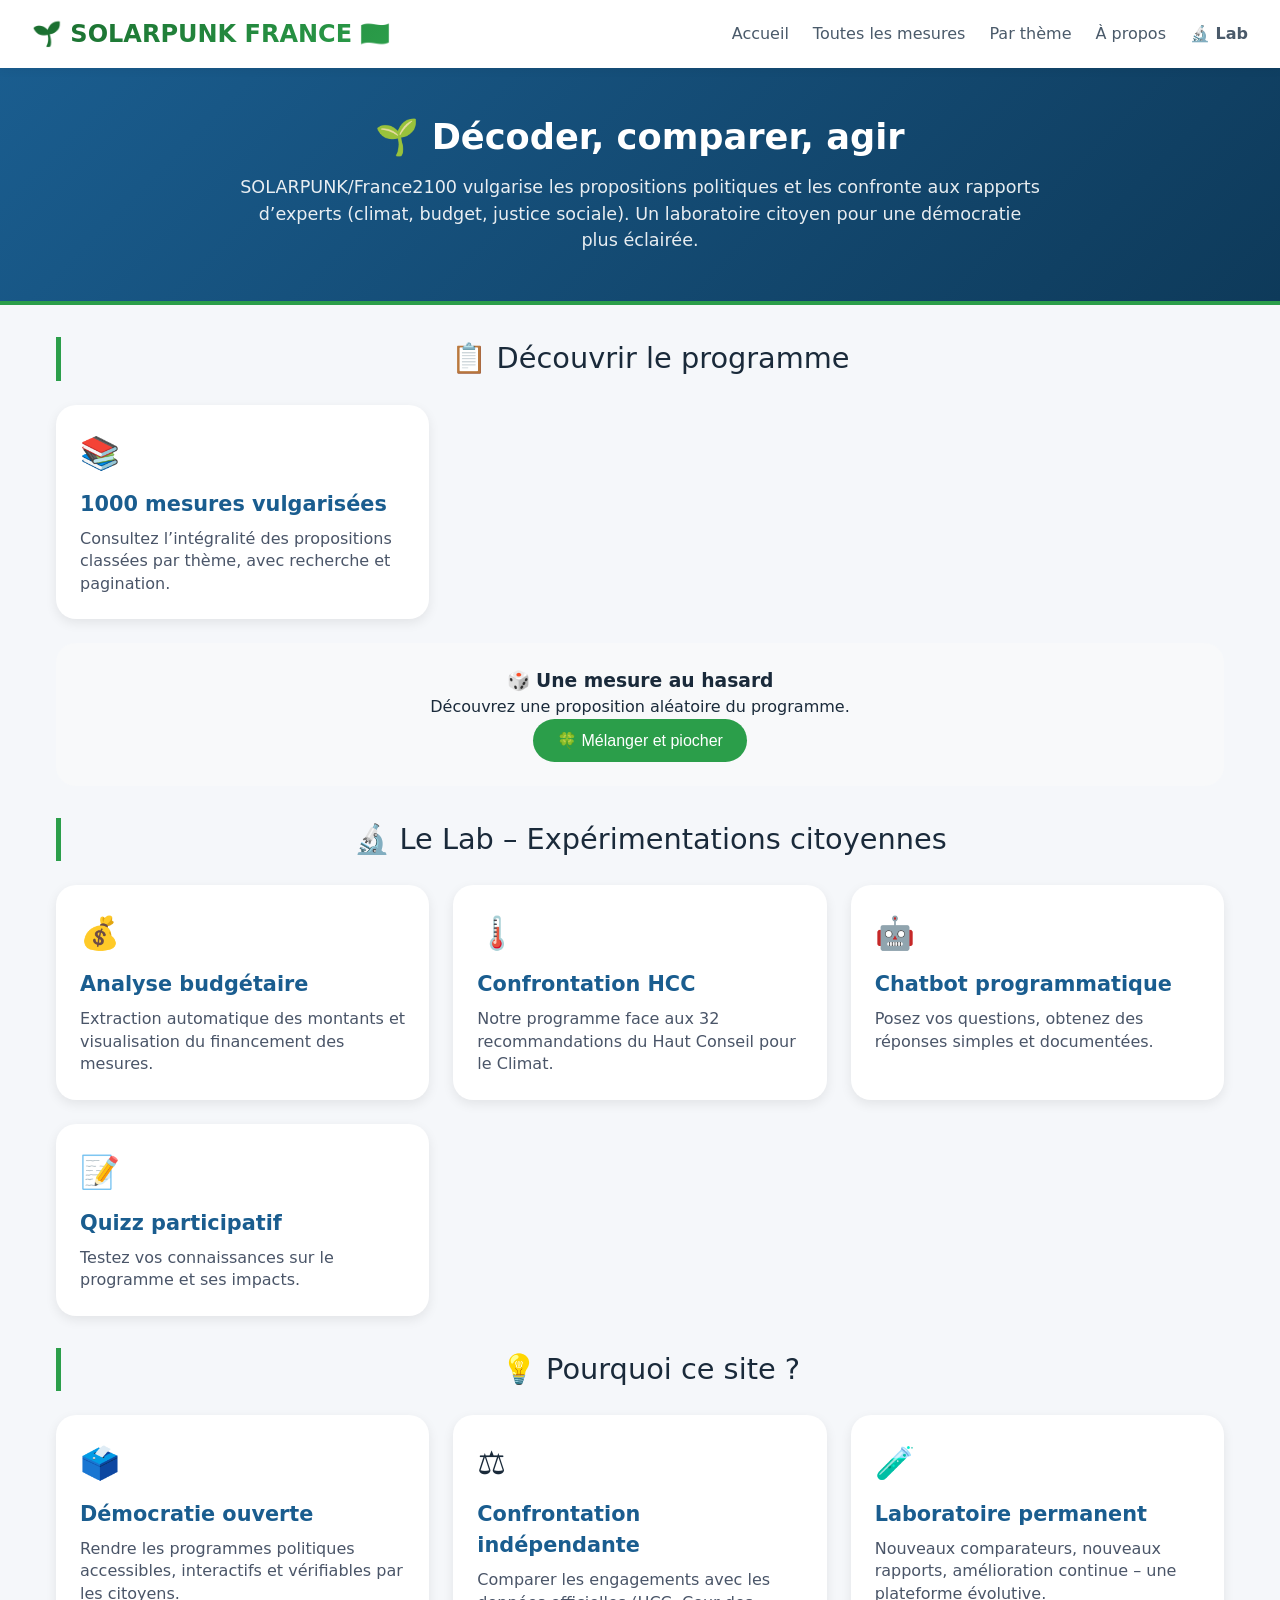
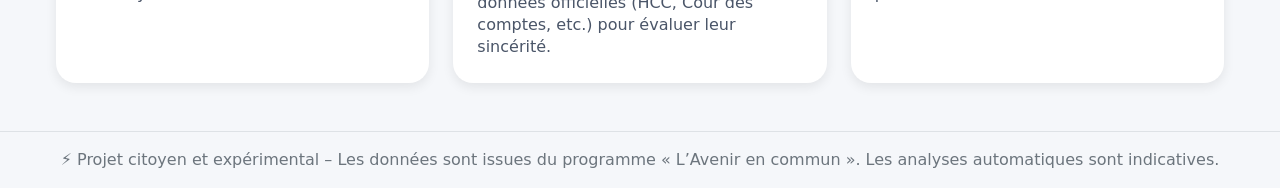
==== commit ae63f5d2: "Update index.html" ====
--- a/index.html
+++ b/index.html
@@ -157,20 +157,15 @@
     </div>
 
     <div class="container">
-        <!-- Section Explorer le programme -->
-        <div class="section-title">📋 Explorer le programme</div>
-        <div class="cards-grid">
-            <a href="index.html#allMeasuresLink" class="card" id="allMeasuresLink">
-                <div class="card-icon">📜</div>
-                <div class="card-title">Toutes les mesures</div>
-                <div class="card-desc">Parcourez l’intégralité des 1000 propositions, classées par thème et sous-thème.</div>
-            </a>
-            <a href="index.html#themesLink" class="card" id="themesLink">
-                <div class="card-icon">🏷️</div>
-                <div class="card-title">Par thème</div>
-                <div class="card-desc">Travail, écologie, santé, éducation, logement… retrouvez les mesures qui vous concernent.</div>
-            </a>
-        </div>
+       <!-- Section Découvrir le programme -->
+<div class="section-title">📋 Découvrir le programme</div>
+<div class="cards-grid">
+    <a href="programme.html" class="card">
+        <div class="card-icon">📚</div>
+        <div class="card-title">1000 mesures vulgarisées</div>
+        <div class="card-desc">Consultez l’intégralité des propositions classées par thème, avec recherche et pagination.</div>
+    </a>
+</div>
 
         <!-- Mini outil : mesure au hasard -->
         <div class="shuffler">
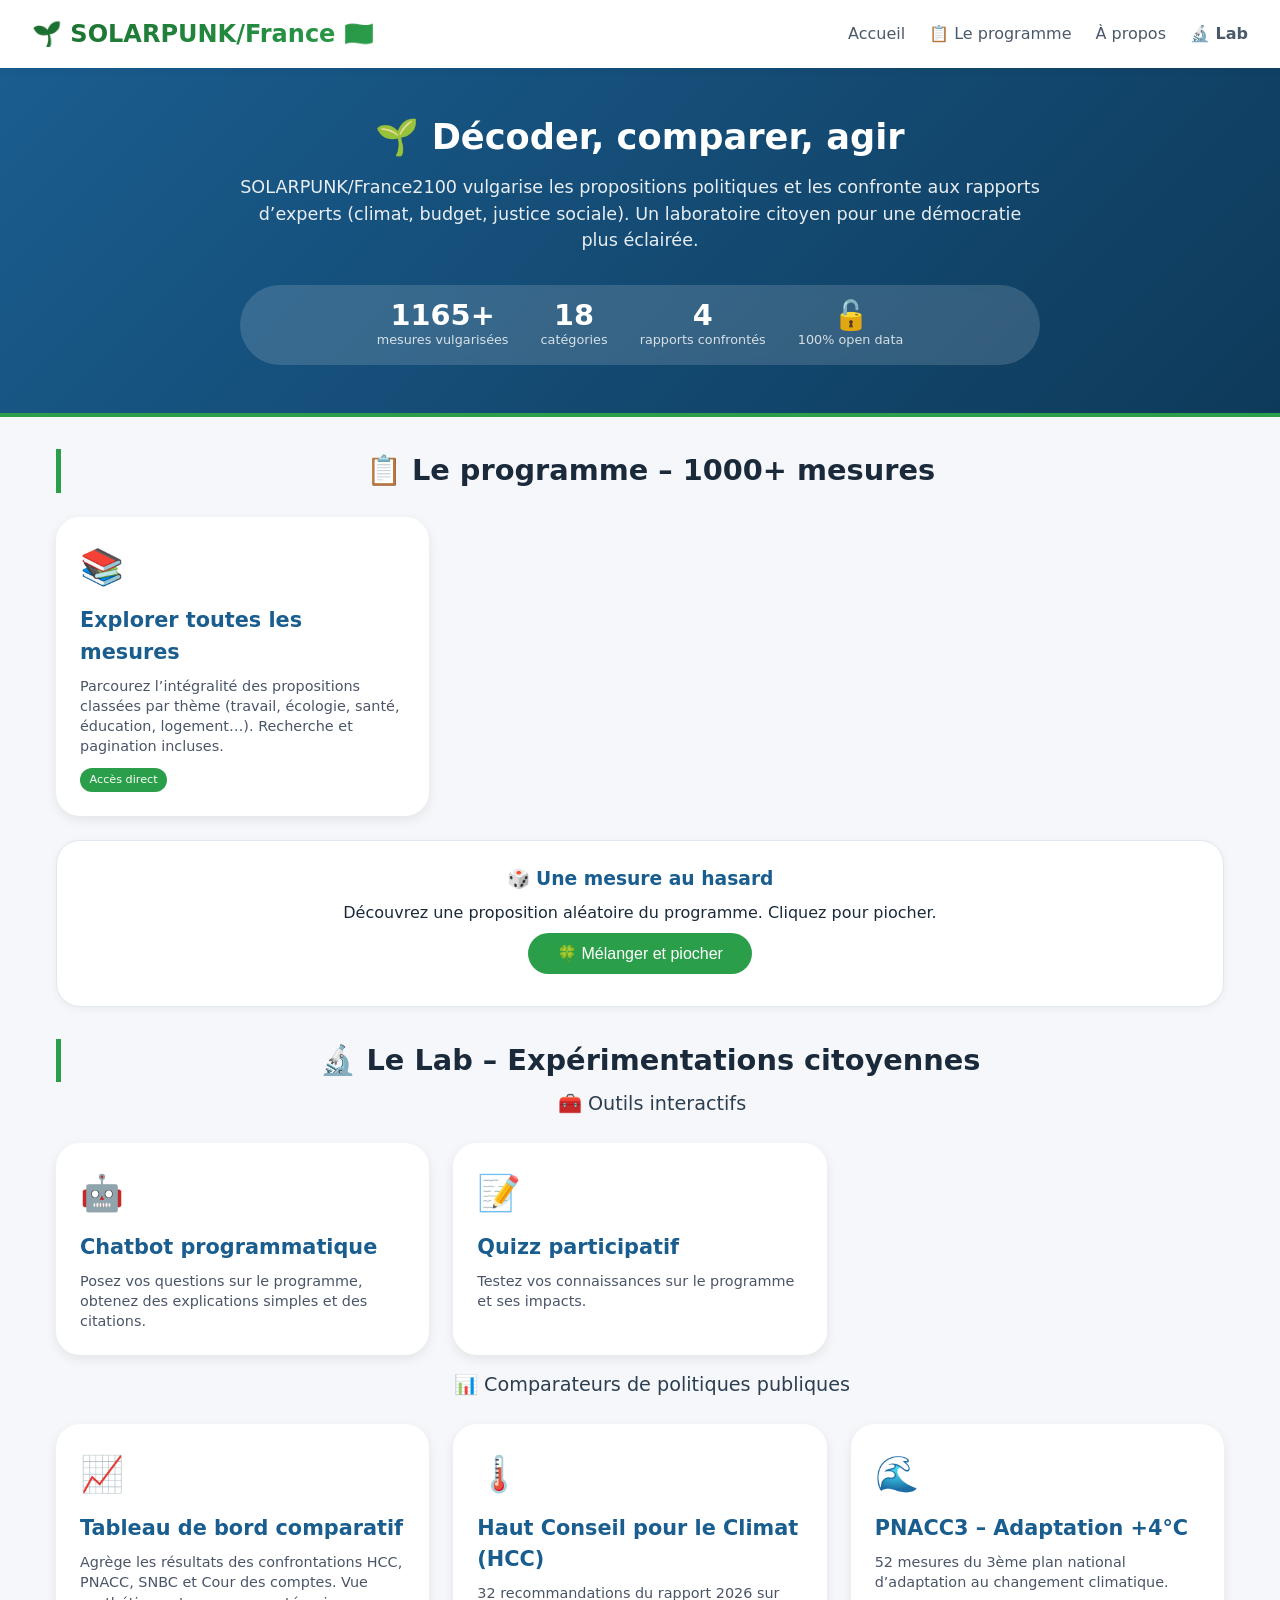
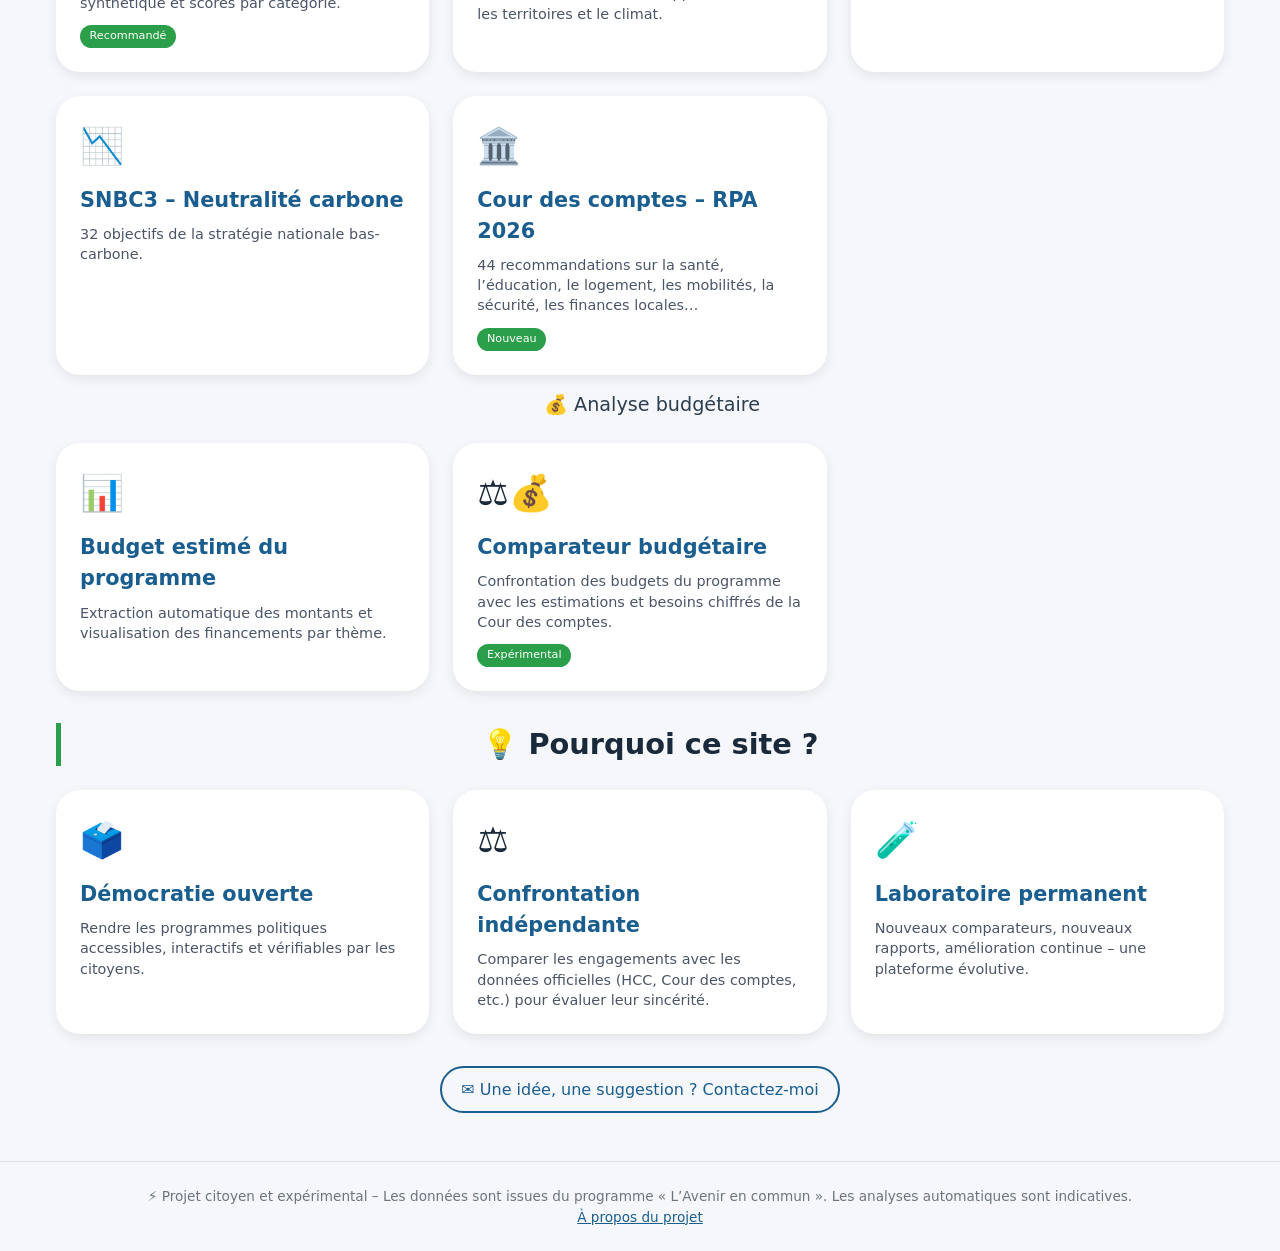
==== commit e3ded23c: "Update index.html" ====
--- a/index.html
+++ b/index.html
@@ -7,16 +7,27 @@
     <link rel="stylesheet" href="css/style.css">
     <style>
         /* Styles spécifiques à la page d'accueil */
+        * {
+            margin: 0;
+            padding: 0;
+            box-sizing: border-box;
+        }
+        body {
+            background: #f5f7fa;
+            font-family: system-ui, -apple-system, 'Segoe UI', Roboto, 'Helvetica Neue', sans-serif;
+            line-height: 1.5;
+        }
         .hero {
             background: linear-gradient(135deg, #1a5d8f 0%, #0e3a5a 100%);
             color: white;
             padding: 3rem 1rem;
             text-align: center;
-            margin-bottom: 2rem;
+            margin-bottom: 1.5rem;
         }
         .hero h1 {
             font-size: 2.2rem;
             margin-bottom: 1rem;
+            font-weight: 700;
         }
         .hero p {
             font-size: 1.1rem;
@@ -24,11 +35,49 @@
             margin: 0 auto;
             opacity: 0.9;
         }
+        .stats-bar {
+            background: rgba(255,255,255,0.15);
+            backdrop-filter: blur(4px);
+            display: flex;
+            flex-wrap: wrap;
+            justify-content: center;
+            gap: 2rem;
+            margin-top: 2rem;
+            padding: 1rem;
+            border-radius: 60px;
+            max-width: 800px;
+            margin-left: auto;
+            margin-right: auto;
+        }
+        .stat-item {
+            text-align: center;
+        }
+        .stat-number {
+            font-size: 1.8rem;
+            font-weight: bold;
+            line-height: 1;
+        }
+        .stat-label {
+            font-size: 0.8rem;
+            opacity: 0.8;
+        }
+        .container {
+            max-width: 1200px;
+            margin: 0 auto;
+            padding: 0 1rem;
+        }
         .section-title {
             font-size: 1.8rem;
             margin: 2rem 0 1rem;
             border-left: 5px solid #2b9e4a;
             padding-left: 1rem;
+            font-weight: 600;
+        }
+        .section-subtitle {
+            font-size: 1.2rem;
+            color: #2c3e50;
+            margin: -0.5rem 0 1rem 1.5rem;
+            font-weight: normal;
         }
         .cards-grid {
             display: grid;
@@ -38,7 +87,7 @@
         }
         .card {
             background: white;
-            border-radius: 20px;
+            border-radius: 24px;
             padding: 1.5rem;
             box-shadow: 0 4px 12px rgba(0,0,0,0.08);
             transition: transform 0.2s, box-shadow 0.2s;
@@ -51,7 +100,7 @@
             box-shadow: 0 12px 24px rgba(0,0,0,0.12);
         }
         .card-icon {
-            font-size: 2rem;
+            font-size: 2.2rem;
             margin-bottom: 0.75rem;
         }
         .card-title {
@@ -63,23 +112,47 @@
         .card-desc {
             color: #4a5568;
             line-height: 1.4;
+            font-size: 0.9rem;
+        }
+        .badge-new {
+            background: #2b9e4a;
+            color: white;
+            font-size: 0.7rem;
+            padding: 0.2rem 0.6rem;
+            border-radius: 20px;
+            display: inline-block;
+            margin-top: 0.75rem;
+        }
+        .programme-highlight {
+            background: #eef2f5;
+            border-radius: 28px;
+            padding: 1.5rem;
+            margin: 1rem 0;
         }
         .shuffler {
-            background: #f8f9fa;
-            border-radius: 20px;
+            background: #ffffff;
+            border-radius: 24px;
             padding: 1.5rem;
             text-align: center;
-            margin: 1.5rem 0;
+            margin-top: 1.5rem;
+            box-shadow: 0 2px 8px rgba(0,0,0,0.05);
+            border: 1px solid #e2e8f0;
+        }
+        .shuffler h3 {
+            margin-bottom: 0.5rem;
+            color: #1a5d8f;
         }
         .shuffler button {
             background: #2b9e4a;
             color: white;
             border: none;
-            padding: 0.75rem 1.5rem;
+            padding: 0.7rem 1.8rem;
             font-size: 1rem;
             border-radius: 40px;
             cursor: pointer;
             transition: background 0.2s;
+            font-weight: 500;
+            margin: 0.5rem 0;
         }
         .shuffler button:hover {
             background: #1e6b34;
@@ -87,29 +160,37 @@
         .random-measure {
             margin-top: 1rem;
             padding: 1rem;
-            background: white;
-            border-radius: 16px;
+            background: #f8fafc;
+            border-radius: 20px;
             text-align: left;
             display: none;
+            border-left: 4px solid #2b9e4a;
         }
         .random-measure h4 {
             color: #1a5d8f;
             margin-bottom: 0.5rem;
-        }
-        .badge {
+            font-size: 1.1rem;
+        }
+        .badge-cat {
             background: #e9ecef;
             padding: 0.2rem 0.6rem;
             border-radius: 20px;
+            font-size: 0.75rem;
+            display: inline-block;
+            margin: 0.5rem 0;
+        }
+        .btn-small {
+            background: #1a5d8f;
+            color: white;
+            padding: 0.4rem 1rem;
+            border-radius: 30px;
+            text-decoration: none;
             font-size: 0.8rem;
             display: inline-block;
-            margin-top: 0.5rem;
-        }
-        footer {
-            text-align: center;
-            margin-top: 3rem;
-            padding: 1rem;
-            color: #6c757d;
-            border-top: 1px solid #dee2e6;
+            transition: background 0.2s;
+        }
+        .btn-small:hover {
+            background: #0e3a5a;
         }
         .two-col-links {
             display: flex;
@@ -136,13 +217,19 @@
             background: #1a5d8f;
             color: white;
         }
-        .btn:hover {
-            background: #0e3a5a;
-        }
-        .container {
-            max-width: 1200px;
-            margin: 0 auto;
-            padding: 0 1rem;
+        footer {
+            text-align: center;
+            margin-top: 3rem;
+            padding: 1.5rem;
+            color: #6c757d;
+            border-top: 1px solid #dee2e6;
+            font-size: 0.85rem;
+        }
+        @media (max-width: 768px) {
+            .hero h1 { font-size: 1.6rem; }
+            .section-title { font-size: 1.4rem; }
+            .stats-bar { gap: 1rem; }
+            .stat-number { font-size: 1.3rem; }
         }
     </style>
 </head>
@@ -153,45 +240,43 @@
         <div class="container">
             <h1>🌱 Décoder, comparer, agir</h1>
             <p>SOLARPUNK/France2100 vulgarise les propositions politiques et les confronte aux rapports d’experts (climat, budget, justice sociale). Un laboratoire citoyen pour une démocratie plus éclairée.</p>
+            <div class="stats-bar">
+                <div class="stat-item"><div class="stat-number" id="statMeasures">1000+</div><div class="stat-label">mesures vulgarisées</div></div>
+                <div class="stat-item"><div class="stat-number">18</div><div class="stat-label">catégories</div></div>
+                <div class="stat-item"><div class="stat-number" id="statReports">4</div><div class="stat-label">rapports confrontés</div></div>
+                <div class="stat-item"><div class="stat-number">🔓</div><div class="stat-label">100% open data</div></div>
+            </div>
         </div>
     </div>
 
     <div class="container">
-       <!-- Section Découvrir le programme -->
-<div class="section-title">📋 Découvrir le programme</div>
-<div class="cards-grid">
-    <a href="programme.html" class="card">
-        <div class="card-icon">📚</div>
-        <div class="card-title">1000 mesures vulgarisées</div>
-        <div class="card-desc">Consultez l’intégralité des propositions classées par thème, avec recherche et pagination.</div>
-    </a>
-</div>
-
-        <!-- Mini outil : mesure au hasard -->
+        <!-- SECTION PROGRAMME -->
+        <div class="section-title">📋 Le programme – 1000+ mesures</div>
+        <div class="cards-grid">
+            <a href="programme.html" class="card">
+                <div class="card-icon">📚</div>
+                <div class="card-title">Explorer toutes les mesures</div>
+                <div class="card-desc">Parcourez l’intégralité des propositions classées par thème (travail, écologie, santé, éducation, logement…). Recherche et pagination incluses.</div>
+                <span class="badge-new">Accès direct</span>
+            </a>
+        </div>
+
+        <!-- Mini-jeu : mesure au hasard (intégré à la section programme) -->
         <div class="shuffler">
             <h3>🎲 Une mesure au hasard</h3>
-            <p>Découvrez une proposition aléatoire du programme.</p>
+            <p>Découvrez une proposition aléatoire du programme. Cliquez pour piocher.</p>
             <button id="randomBtn">🍀 Mélanger et piocher</button>
             <div id="randomResult" class="random-measure"></div>
         </div>
 
-        <!-- Section Le Lab -->
+        <!-- SECTION LAB – Outils interactifs -->
         <div class="section-title">🔬 Le Lab – Expérimentations citoyennes</div>
+        <div class="section-subtitle">🧰 Outils interactifs</div>
         <div class="cards-grid">
-            <a href="budget.html" class="card">
-                <div class="card-icon">💰</div>
-                <div class="card-title">Analyse budgétaire</div>
-                <div class="card-desc">Extraction automatique des montants et visualisation du financement des mesures.</div>
-            </a>
-            <a href="lab-hcc.html" class="card">
-                <div class="card-icon">🌡️</div>
-                <div class="card-title">Confrontation HCC</div>
-                <div class="card-desc">Notre programme face aux 32 recommandations du Haut Conseil pour le Climat.</div>
-            </a>
             <a href="chatbot.html" class="card">
                 <div class="card-icon">🤖</div>
                 <div class="card-title">Chatbot programmatique</div>
-                <div class="card-desc">Posez vos questions, obtenez des réponses simples et documentées.</div>
+                <div class="card-desc">Posez vos questions sur le programme, obtenez des explications simples et des citations.</div>
             </a>
             <a href="quizz.html" class="card">
                 <div class="card-icon">📝</div>
@@ -200,7 +285,53 @@
             </a>
         </div>
 
-        <!-- Section Pourquoi ce site ? -->
+        <div class="section-subtitle">📊 Comparateurs de politiques publiques</div>
+        <div class="cards-grid">
+            <a href="dashboard.html" class="card">
+                <div class="card-icon">📈</div>
+                <div class="card-title">Tableau de bord comparatif</div>
+                <div class="card-desc">Agrège les résultats des confrontations HCC, PNACC, SNBC et Cour des comptes. Vue synthétique et scores par catégorie.</div>
+                <span class="badge-new">Recommandé</span>
+            </a>
+            <a href="lab-hcc.html" class="card">
+                <div class="card-icon">🌡️</div>
+                <div class="card-title">Haut Conseil pour le Climat (HCC)</div>
+                <div class="card-desc">32 recommandations du rapport 2026 sur les territoires et le climat.</div>
+            </a>
+            <a href="lab-pnacc.html" class="card">
+                <div class="card-icon">🌊</div>
+                <div class="card-title">PNACC3 – Adaptation +4°C</div>
+                <div class="card-desc">52 mesures du 3ème plan national d’adaptation au changement climatique.</div>
+            </a>
+            <a href="lab-snbc.html" class="card">
+                <div class="card-icon">📉</div>
+                <div class="card-title">SNBC3 – Neutralité carbone</div>
+                <div class="card-desc">32 objectifs de la stratégie nationale bas-carbone.</div>
+            </a>
+            <a href="lab-cdc.html" class="card">
+                <div class="card-icon">🏛️</div>
+                <div class="card-title">Cour des comptes – RPA 2026</div>
+                <div class="card-desc">44 recommandations sur la santé, l’éducation, le logement, les mobilités, la sécurité, les finances locales…</div>
+                <span class="badge-new">Nouveau</span>
+            </a>
+        </div>
+
+        <div class="section-subtitle">💰 Analyse budgétaire</div>
+        <div class="cards-grid">
+            <a href="budget.html" class="card">
+                <div class="card-icon">📊</div>
+                <div class="card-title">Budget estimé du programme</div>
+                <div class="card-desc">Extraction automatique des montants et visualisation des financements par thème.</div>
+            </a>
+            <a href="lab-budget-cdc.html" class="card">
+                <div class="card-icon">⚖️💰</div>
+                <div class="card-title">Comparateur budgétaire</div>
+                <div class="card-desc">Confrontation des budgets du programme avec les estimations et besoins chiffrés de la Cour des comptes.</div>
+                <span class="badge-new">Expérimental</span>
+            </a>
+        </div>
+
+        <!-- SECTION POURQUOI CE SITE ? -->
         <div class="section-title">💡 Pourquoi ce site ?</div>
         <div class="cards-grid">
             <div class="card" style="cursor: default;">
@@ -219,14 +350,27 @@
                 <div class="card-desc">Nouveaux comparateurs, nouveaux rapports, amélioration continue – une plateforme évolutive.</div>
             </div>
         </div>
+
+        <!-- Contact (simple lien mail) -->
+        <div style="text-align: center; margin: 2rem 0 1rem;">
+            <a href="mailto:me@pauliglesia.com" class="btn btn-outline">✉️ Une idée, une suggestion ? Contactez‑moi</a>
+        </div>
     </div>
 
     <footer>
-        ⚡ Projet citoyen et expérimental – Les données sont issues du programme « L’Avenir en commun ». Les analyses automatiques sont indicatives.
+        ⚡ Projet citoyen et expérimental – Les données sont issues du programme « L’Avenir en commun ». Les analyses automatiques sont indicatives.<br>
+        <a href="a-propos.html" style="color: #1a5d8f;">À propos du projet</a>
     </footer>
 
     <script src="js/data.js"></script>
     <script>
+        // Mise à jour du compteur de mesures (statique mais dynamique via data.js)
+        if (typeof mesures !== 'undefined' && mesures.length) {
+            document.getElementById('statMeasures').innerHTML = mesures.length + '+';
+        }
+        // Compteur de rapports (4 actuellement)
+        document.getElementById('statReports').innerHTML = '4';
+
         // Gestionnaire de mesure au hasard
         const randomBtn = document.getElementById('randomBtn');
         const randomResultDiv = document.getElementById('randomResult');
@@ -237,6 +381,21 @@
             return mesures[randomIndex];
         }
         
+        // Mapping des catégories pour l'affichage
+        const categorieLabels = {
+            "travail": "👔 Travail", "ecologie": "🌿 Écologie", "sante": "🏥 Santé",
+            "education": "📚 Éducation", "logement": "🏠 Logement", "democratie": "🗳️ Démocratie",
+            "economie": "💰 Économie", "international": "🌍 International", "outremer": "🏝️ Outre‑mer",
+            "migrations": "🚶 Migrations", "egalite": "🤝 Égalité", "transports": "🚆 Transports",
+            "numerique": "💻 Numérique", "defense": "🛡️ Défense", "europe": "🇪🇺 Europe",
+            "culture": "🎭 Culture", "sport": "⚽ Sport", "handicap": "♿ Handicap",
+            "banques": "🏦 Banques", "energie": "⚡ Énergie", "espace": "🚀 Espace",
+            "mer": "🌊 Mer", "foret": "🌲 Forêt", "condition_animale": "🐾 Condition animale",
+            "quartiers_populaires": "🏙️ Quartiers populaires", "enfance": "🧸 Enfance",
+            "medias": "📺 Médias", "antiracisme": "✊ Antiracisme", "ess": "🤝 ESS",
+            "jeunesse": "🧑‍🎓 Jeunesse"
+        };
+        
         function displayRandomMeasure() {
             const measure = getRandomMeasure();
             if (!measure) {
@@ -244,32 +403,19 @@
                 randomResultDiv.style.display = 'block';
                 return;
             }
-            const categorieLabels = {
-                "travail": "👔 Travail", "ecologie": "🌿 Écologie", "sante": "🏥 Santé",
-                "education": "📚 Éducation", "logement": "🏠 Logement", "democratie": "🗳️ Démocratie",
-                "economie": "💰 Économie", "international": "🌍 International", "outremer": "🏝️ Outre‑mer",
-                "migrations": "🚶 Migrations", "egalite": "🤝 Égalité", "transports": "🚆 Transports",
-                "numerique": "💻 Numérique", "defense": "🛡️ Défense", "europe": "🇪🇺 Europe",
-                "culture": "🎭 Culture", "sport": "⚽ Sport", "handicap": "♿ Handicap",
-                "banques": "🏦 Banques", "energie": "⚡ Énergie", "espace": "🚀 Espace",
-                "mer": "🌊 Mer", "foret": "🌲 Forêt", "condition_animale": "🐾 Condition animale",
-                "quartiers_populaires": "🏙️ Quartiers populaires", "enfance": "🧸 Enfance",
-                "medias": "📺 Médias", "antiracisme": "✊ Antiracisme", "ess": "🤝 ESS",
-                "jeunesse": "🧑‍🎓 Jeunesse"
-            };
             const catName = categorieLabels[measure.categorie] || measure.categorie;
+            // Utilisation de mesure.html?id=... plutôt que measure.url
+            const detailUrl = `mesure.html?id=${measure.id}`;
             randomResultDiv.innerHTML = `
                 <h4>${measure.titre}</h4>
                 <p>${measure.resume || 'Aucun résumé disponible.'}</p>
-                <div><span class="badge">${catName}</span></div>
-                <div style="margin-top: 0.5rem;"><a href="${measure.url || '#'}" class="btn" style="font-size:0.8rem;">🔍 Voir le détail</a></div>
+                <div><span class="badge-cat">${catName}</span></div>
+                <div style="margin-top: 0.75rem;"><a href="${detailUrl}" class="btn-small">🔍 Lire la mesure complète</a></div>
             `;
             randomResultDiv.style.display = 'block';
         }
         
         randomBtn.addEventListener('click', displayRandomMeasure);
-        
-     
     </script>
 </body>
 </html>
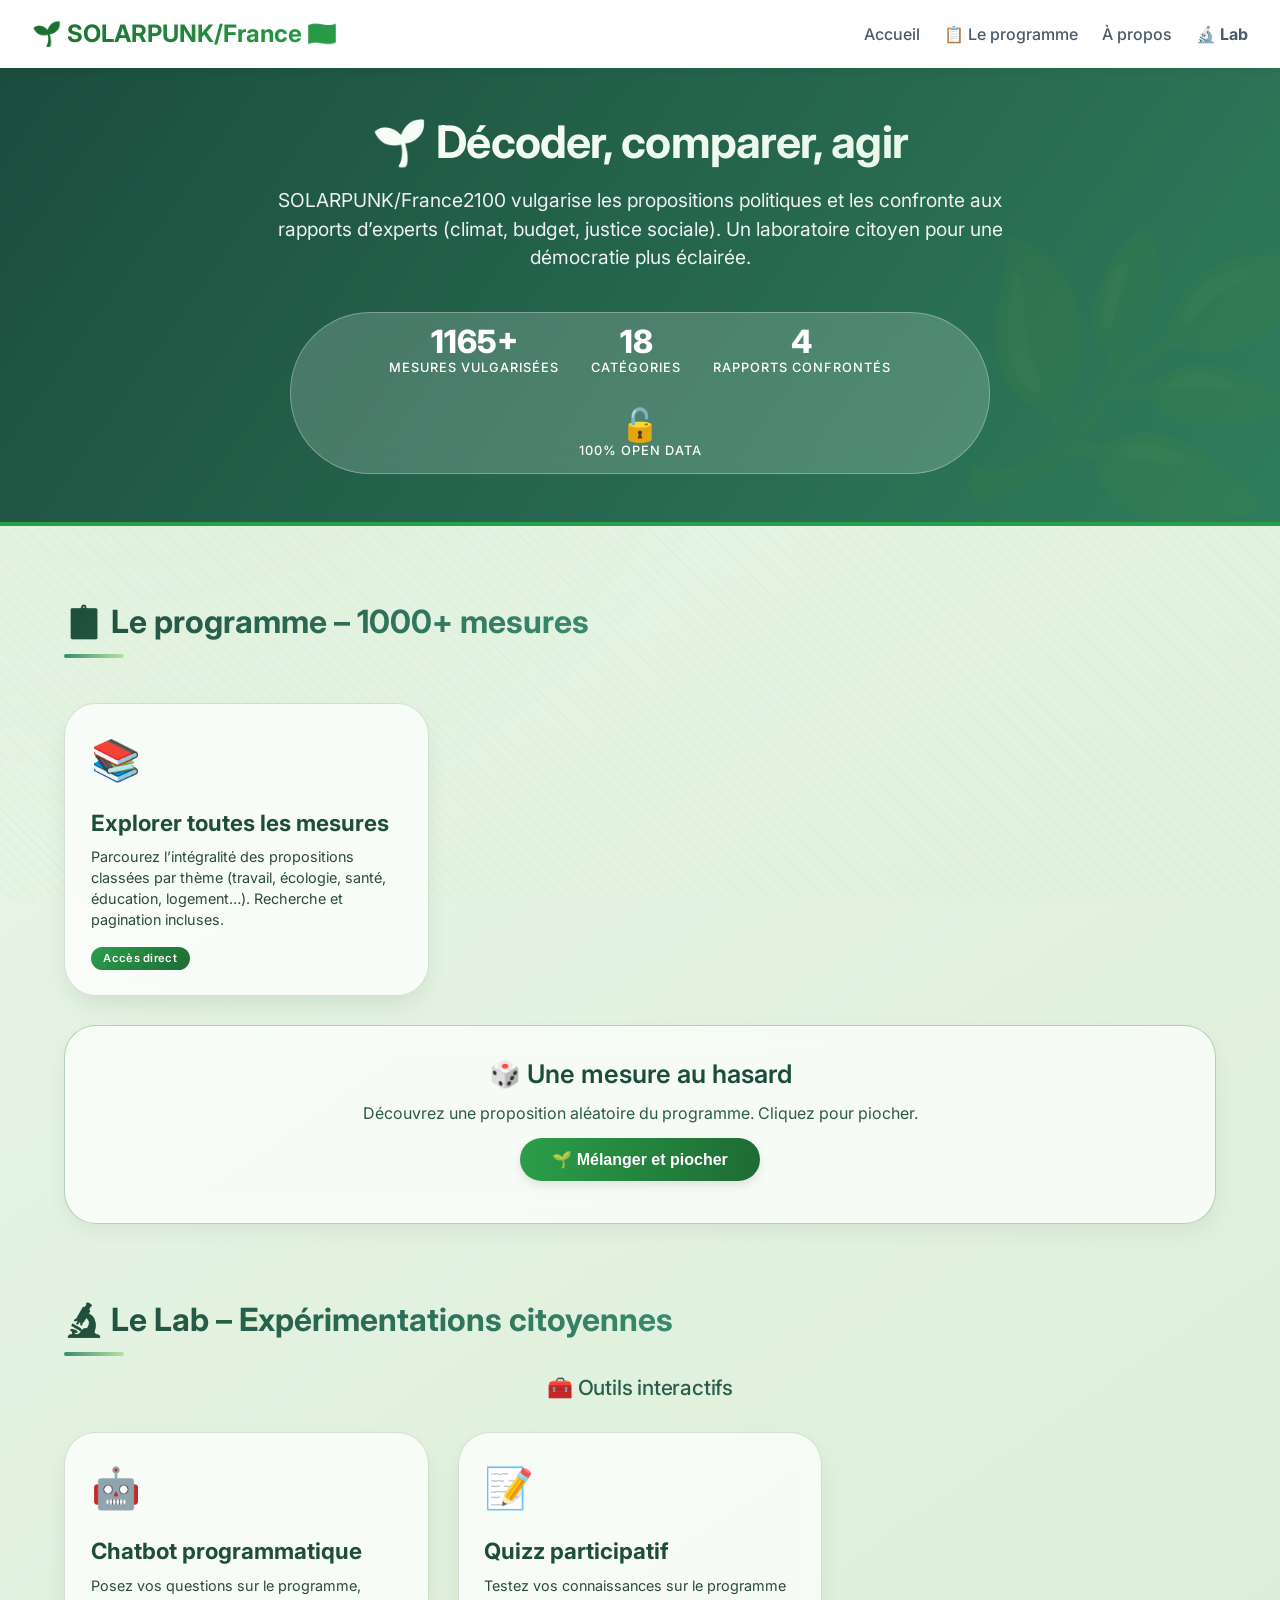
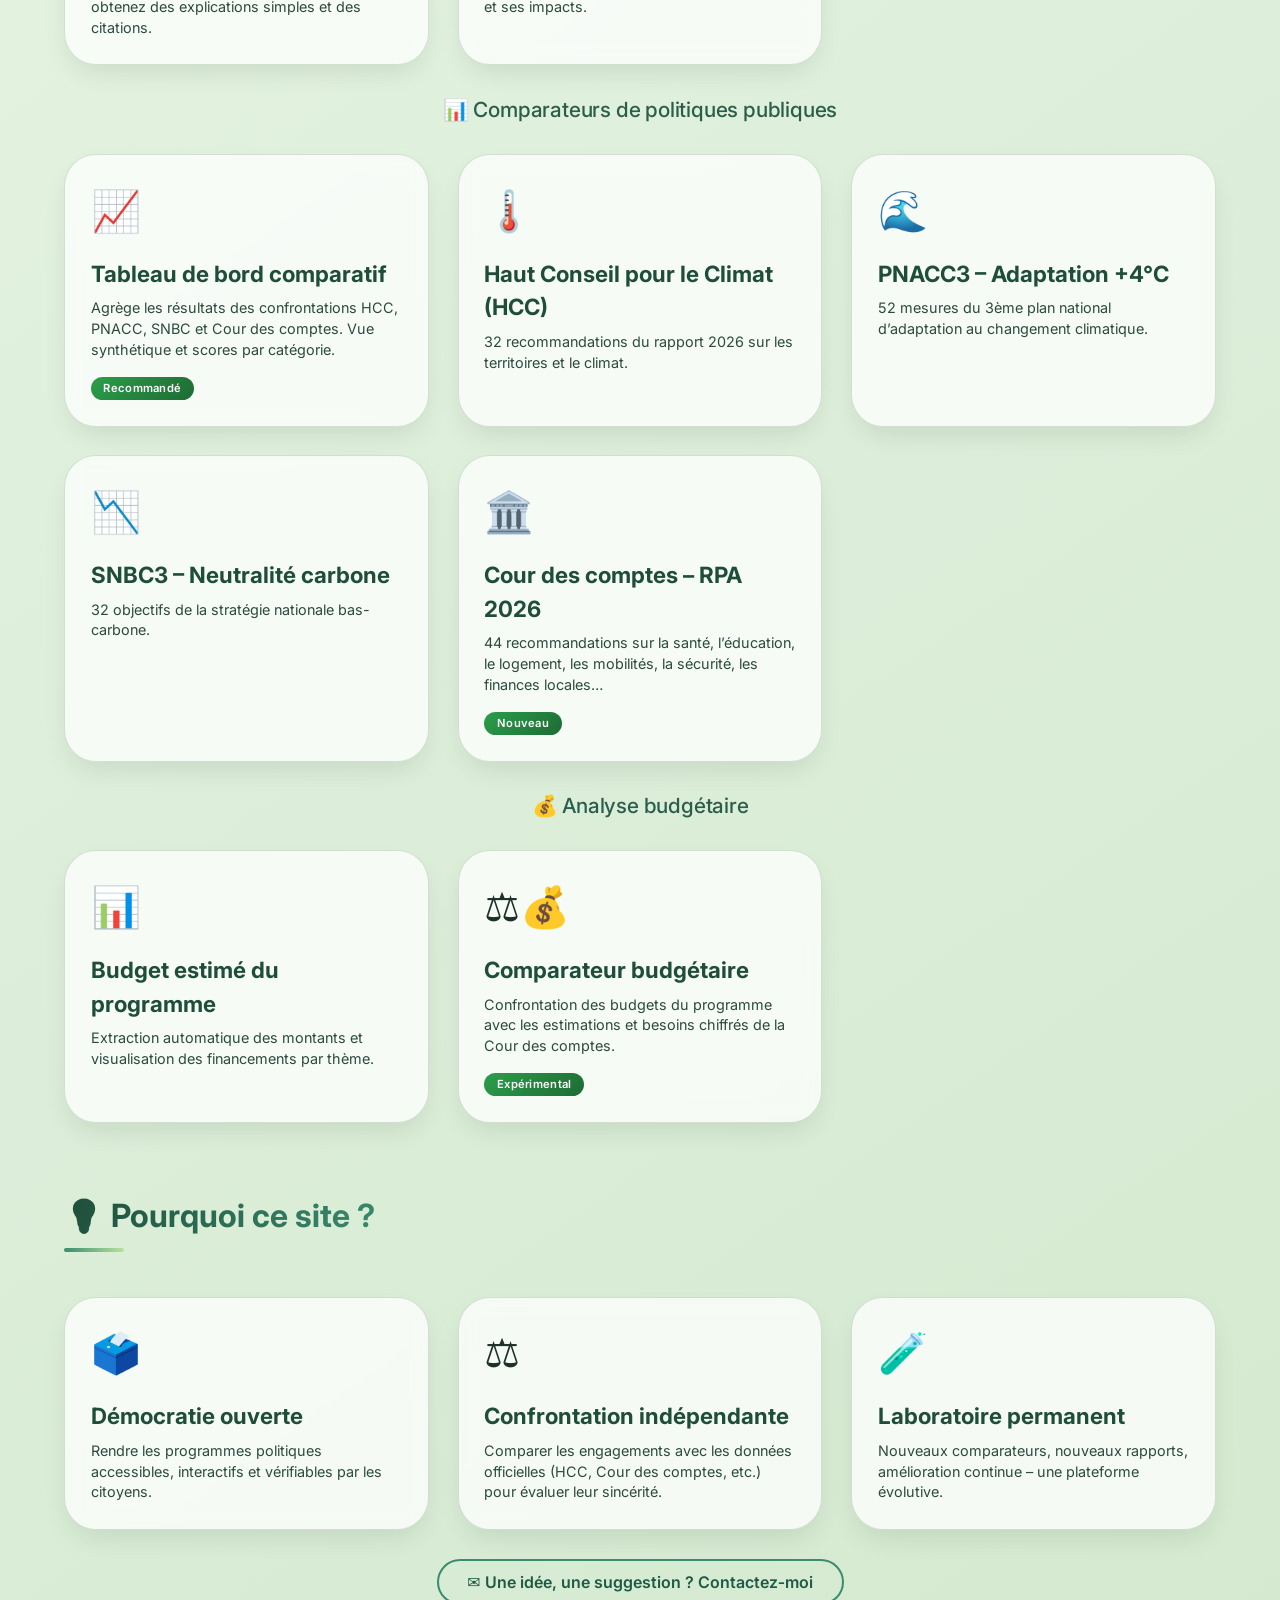
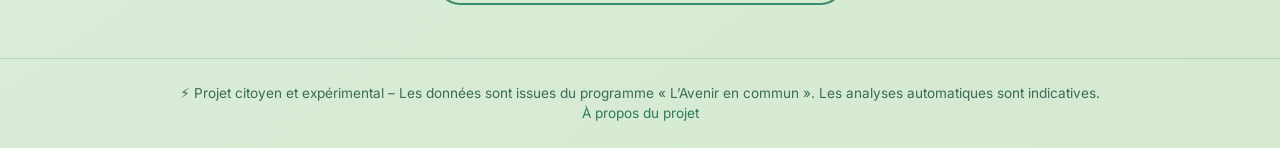
==== commit 2fbbed95: "Update index.html" ====
--- a/index.html
+++ b/index.html
@@ -5,231 +5,288 @@
     <meta name="viewport" content="width=device-width, initial-scale=1.0">
     <title>SOLARPUNK/France2100 · Vulgarisation & comparateur citoyen</title>
     <link rel="stylesheet" href="css/style.css">
+    <link href="https://fonts.googleapis.com/css2?family=Inter:opsz,wght@14..32,300;14..32,400;14..32,600;14..32,700&display=swap" rel="stylesheet">
     <style>
-        /* Styles spécifiques à la page d'accueil */
         * {
             margin: 0;
             padding: 0;
             box-sizing: border-box;
         }
         body {
-            background: #f5f7fa;
-            font-family: system-ui, -apple-system, 'Segoe UI', Roboto, 'Helvetica Neue', sans-serif;
+            background: linear-gradient(145deg, #eaf7e8 0%, #d4e9d0 100%);
+            font-family: 'Inter', system-ui, -apple-system, sans-serif;
             line-height: 1.5;
-        }
+            color: #1e2f2c;
+        }
+        /* Vague décorative en arrière-plan (optionnel) */
+        body::before {
+            content: "";
+            position: fixed;
+            top: 0;
+            left: 0;
+            width: 100%;
+            height: 100%;
+            background-image: radial-gradient(circle at 10% 20%, rgba(100, 180, 100, 0.08) 0%, transparent 50%),
+                              repeating-linear-gradient(45deg, rgba(60, 120, 60, 0.02) 0px, rgba(60, 120, 60, 0.02) 2px, transparent 2px, transparent 8px);
+            pointer-events: none;
+            z-index: 0;
+        }
+        .container {
+            max-width: 1200px;
+            margin: 0 auto;
+            padding: 0 1.5rem;
+            position: relative;
+            z-index: 2;
+        }
+        /* Hero section */
         .hero {
-            background: linear-gradient(135deg, #1a5d8f 0%, #0e3a5a 100%);
+            background: linear-gradient(125deg, #1b4d3e 0%, #2f7d5c 100%);
             color: white;
             padding: 3rem 1rem;
             text-align: center;
-            margin-bottom: 1.5rem;
+            margin-bottom: 2rem;
+            position: relative;
+            overflow: hidden;
+        }
+        .hero::after {
+            content: "🌿";
+            font-size: 18rem;
+            opacity: 0.08;
+            position: absolute;
+            bottom: -4rem;
+            right: -2rem;
+            pointer-events: none;
+            transform: rotate(15deg);
         }
         .hero h1 {
-            font-size: 2.2rem;
+            font-size: 2.8rem;
+            font-weight: 700;
+            letter-spacing: -0.02em;
+            background: linear-gradient(135deg, #ffffff, #e0f5e0);
+            background-clip: text;
+            -webkit-background-clip: text;
+            color: transparent;
             margin-bottom: 1rem;
-            font-weight: 700;
         }
         .hero p {
-            font-size: 1.1rem;
-            max-width: 800px;
+            font-size: 1.2rem;
+            max-width: 750px;
             margin: 0 auto;
-            opacity: 0.9;
+            opacity: 0.92;
+            font-weight: 400;
         }
         .stats-bar {
-            background: rgba(255,255,255,0.15);
-            backdrop-filter: blur(4px);
+            background: rgba(255,255,255,0.18);
+            backdrop-filter: blur(10px);
             display: flex;
             flex-wrap: wrap;
             justify-content: center;
             gap: 2rem;
-            margin-top: 2rem;
-            padding: 1rem;
-            border-radius: 60px;
-            max-width: 800px;
+            margin-top: 2.5rem;
+            padding: 0.8rem 1.5rem;
+            border-radius: 80px;
+            max-width: 700px;
             margin-left: auto;
             margin-right: auto;
+            border: 1px solid rgba(255,255,255,0.3);
         }
         .stat-item {
             text-align: center;
         }
         .stat-number {
-            font-size: 1.8rem;
-            font-weight: bold;
+            font-size: 2rem;
+            font-weight: 800;
             line-height: 1;
         }
         .stat-label {
             font-size: 0.8rem;
-            opacity: 0.8;
-        }
-        .container {
-            max-width: 1200px;
-            margin: 0 auto;
-            padding: 0 1rem;
-        }
+            text-transform: uppercase;
+            letter-spacing: 1px;
+            font-weight: 500;
+        }
+        /* Section titles modernes */
         .section-title {
-            font-size: 1.8rem;
-            margin: 2rem 0 1rem;
-            border-left: 5px solid #2b9e4a;
-            padding-left: 1rem;
-            font-weight: 600;
+            font-size: 2rem;
+            font-weight: 700;
+            margin: 2.5rem 0 1rem;
+            background: linear-gradient(120deg, #1e4d3a, #3a8c6e);
+            background-clip: text;
+            -webkit-background-clip: text;
+            color: transparent;
+            display: inline-block;
+            border-left: none;
+            padding-left: 0;
+            position: relative;
+        }
+        .section-title::after {
+            content: "";
+            display: block;
+            width: 60px;
+            height: 4px;
+            background: linear-gradient(90deg, #3a8c6e, #b8e1a0);
+            margin-top: 8px;
+            border-radius: 4px;
         }
         .section-subtitle {
-            font-size: 1.2rem;
-            color: #2c3e50;
-            margin: -0.5rem 0 1rem 1.5rem;
-            font-weight: normal;
-        }
+            font-size: 1.3rem;
+            font-weight: 500;
+            color: #2a5e4a;
+            margin: 0 0 1rem 0;
+            letter-spacing: -0.2px;
+        }
+        /* Cartes avec effet glassmorphisme */
         .cards-grid {
             display: grid;
-            grid-template-columns: repeat(auto-fill, minmax(280px, 1fr));
-            gap: 1.5rem;
-            margin: 1.5rem 0;
+            grid-template-columns: repeat(auto-fill, minmax(300px, 1fr));
+            gap: 1.8rem;
+            margin: 1.8rem 0;
         }
         .card {
-            background: white;
-            border-radius: 24px;
-            padding: 1.5rem;
-            box-shadow: 0 4px 12px rgba(0,0,0,0.08);
-            transition: transform 0.2s, box-shadow 0.2s;
+            background: rgba(255, 255, 255, 0.75);
+            backdrop-filter: blur(8px);
+            border-radius: 32px;
+            padding: 1.6rem;
+            box-shadow: 0 12px 28px -8px rgba(0, 32, 16, 0.12);
+            transition: all 0.25s ease;
             text-decoration: none;
             color: inherit;
             display: block;
+            border: 1px solid rgba(120, 160, 120, 0.3);
         }
         .card:hover {
-            transform: translateY(-5px);
-            box-shadow: 0 12px 24px rgba(0,0,0,0.12);
+            transform: translateY(-6px);
+            background: rgba(255, 255, 255, 0.9);
+            box-shadow: 0 24px 40px -12px rgba(30, 70, 50, 0.25);
+            border-color: #8fc0a9;
         }
         .card-icon {
-            font-size: 2.2rem;
-            margin-bottom: 0.75rem;
+            font-size: 2.5rem;
+            margin-bottom: 1rem;
         }
         .card-title {
-            font-size: 1.3rem;
-            font-weight: bold;
+            font-size: 1.4rem;
+            font-weight: 700;
             margin-bottom: 0.5rem;
-            color: #1a5d8f;
+            color: #1e4d3a;
         }
         .card-desc {
-            color: #4a5568;
-            line-height: 1.4;
+            color: #2c4a3e;
+            line-height: 1.45;
             font-size: 0.9rem;
         }
         .badge-new {
-            background: #2b9e4a;
+            background: linear-gradient(135deg, #2b9e4a, #1e6b34);
             color: white;
             font-size: 0.7rem;
-            padding: 0.2rem 0.6rem;
-            border-radius: 20px;
+            padding: 0.2rem 0.8rem;
+            border-radius: 40px;
             display: inline-block;
-            margin-top: 0.75rem;
-        }
-        .programme-highlight {
-            background: #eef2f5;
-            border-radius: 28px;
-            padding: 1.5rem;
-            margin: 1rem 0;
-        }
+            margin-top: 1rem;
+            font-weight: 600;
+            letter-spacing: 0.3px;
+        }
+        /* Shuffler (mesure au hasard) */
         .shuffler {
-            background: #ffffff;
-            border-radius: 24px;
-            padding: 1.5rem;
+            background: rgba(255, 255, 255, 0.7);
+            backdrop-filter: blur(12px);
+            border-radius: 32px;
+            padding: 1.8rem;
             text-align: center;
-            margin-top: 1.5rem;
-            box-shadow: 0 2px 8px rgba(0,0,0,0.05);
-            border: 1px solid #e2e8f0;
+            margin: 1.5rem 0 2rem;
+            border: 1px solid rgba(80, 140, 100, 0.4);
+            box-shadow: 0 8px 20px rgba(0,0,0,0.05);
         }
         .shuffler h3 {
+            font-size: 1.6rem;
+            font-weight: 600;
+            color: #1b4d3e;
             margin-bottom: 0.5rem;
-            color: #1a5d8f;
+        }
+        .shuffler p {
+            color: #2c5a48;
         }
         .shuffler button {
-            background: #2b9e4a;
+            background: linear-gradient(95deg, #2b9e4a, #1e6b34);
             color: white;
             border: none;
-            padding: 0.7rem 1.8rem;
+            padding: 0.75rem 2rem;
             font-size: 1rem;
-            border-radius: 40px;
+            border-radius: 60px;
             cursor: pointer;
-            transition: background 0.2s;
-            font-weight: 500;
-            margin: 0.5rem 0;
+            transition: transform 0.15s, box-shadow 0.15s;
+            font-weight: 600;
+            margin: 0.8rem 0;
+            box-shadow: 0 4px 10px rgba(0,0,0,0.1);
         }
         .shuffler button:hover {
-            background: #1e6b34;
+            transform: scale(1.02);
+            background: linear-gradient(95deg, #33b355, #258a42);
+            box-shadow: 0 8px 20px rgba(0,0,0,0.15);
         }
         .random-measure {
             margin-top: 1rem;
-            padding: 1rem;
-            background: #f8fafc;
-            border-radius: 20px;
+            padding: 1.2rem;
+            background: rgba(255,255,255,0.85);
+            border-radius: 28px;
             text-align: left;
             display: none;
-            border-left: 4px solid #2b9e4a;
+            border-left: 5px solid #3a8c6e;
         }
         .random-measure h4 {
-            color: #1a5d8f;
-            margin-bottom: 0.5rem;
-            font-size: 1.1rem;
+            color: #1b4d3e;
+            font-size: 1.2rem;
+            font-weight: 700;
         }
         .badge-cat {
-            background: #e9ecef;
-            padding: 0.2rem 0.6rem;
-            border-radius: 20px;
+            background: #e0f0e5;
+            padding: 0.2rem 0.8rem;
+            border-radius: 30px;
             font-size: 0.75rem;
             display: inline-block;
             margin: 0.5rem 0;
+            color: #1a5a44;
         }
         .btn-small {
-            background: #1a5d8f;
+            background: #1e5a44;
             color: white;
-            padding: 0.4rem 1rem;
-            border-radius: 30px;
+            padding: 0.4rem 1.2rem;
+            border-radius: 40px;
             text-decoration: none;
             font-size: 0.8rem;
             display: inline-block;
             transition: background 0.2s;
         }
         .btn-small:hover {
-            background: #0e3a5a;
-        }
-        .two-col-links {
-            display: flex;
-            gap: 1rem;
-            justify-content: center;
-            flex-wrap: wrap;
-            margin: 1rem 0;
-        }
-        .btn {
-            background: #1a5d8f;
-            color: white;
-            padding: 0.6rem 1.2rem;
-            border-radius: 40px;
-            text-decoration: none;
-            transition: background 0.2s;
-            display: inline-block;
+            background: #0f3e2e;
         }
         .btn-outline {
             background: transparent;
-            border: 2px solid #1a5d8f;
-            color: #1a5d8f;
+            border: 2px solid #3a8c6e;
+            color: #1e5a44;
+            font-weight: 600;
         }
         .btn-outline:hover {
-            background: #1a5d8f;
+            background: #3a8c6e;
             color: white;
         }
         footer {
             text-align: center;
-            margin-top: 3rem;
+            margin-top: 4rem;
             padding: 1.5rem;
-            color: #6c757d;
-            border-top: 1px solid #dee2e6;
+            color: #3a6b58;
+            border-top: 1px solid rgba(60, 110, 80, 0.2);
             font-size: 0.85rem;
         }
+        footer a {
+            color: #2c7a5e;
+            text-decoration: none;
+        }
         @media (max-width: 768px) {
-            .hero h1 { font-size: 1.6rem; }
-            .section-title { font-size: 1.4rem; }
-            .stats-bar { gap: 1rem; }
-            .stat-number { font-size: 1.3rem; }
+            .hero h1 { font-size: 1.8rem; }
+            .section-title { font-size: 1.6rem; }
+            .stats-bar { gap: 1rem; padding: 0.5rem 1rem; }
+            .stat-number { font-size: 1.4rem; }
+            .cards-grid { grid-template-columns: 1fr; }
         }
     </style>
 </head>
@@ -261,11 +318,11 @@
             </a>
         </div>
 
-        <!-- Mini-jeu : mesure au hasard (intégré à la section programme) -->
+        <!-- Mini-jeu : mesure au hasard -->
         <div class="shuffler">
             <h3>🎲 Une mesure au hasard</h3>
             <p>Découvrez une proposition aléatoire du programme. Cliquez pour piocher.</p>
-            <button id="randomBtn">🍀 Mélanger et piocher</button>
+            <button id="randomBtn">🌱 Mélanger et piocher</button>
             <div id="randomResult" class="random-measure"></div>
         </div>
 
@@ -351,27 +408,24 @@
             </div>
         </div>
 
-        <!-- Contact (simple lien mail) -->
-        <div style="text-align: center; margin: 2rem 0 1rem;">
-            <a href="mailto:me@pauliglesia.com" class="btn btn-outline">✉️ Une idée, une suggestion ? Contactez‑moi</a>
+        <!-- Contact -->
+        <div style="text-align: center; margin: 2.5rem 0 1rem;">
+            <a href="mailto:me@pauliglesia.com" class="btn-outline" style="padding: 0.7rem 1.8rem; border-radius: 60px; text-decoration: none;">✉️ Une idée, une suggestion ? Contactez‑moi</a>
         </div>
     </div>
 
     <footer>
         ⚡ Projet citoyen et expérimental – Les données sont issues du programme « L’Avenir en commun ». Les analyses automatiques sont indicatives.<br>
-        <a href="a-propos.html" style="color: #1a5d8f;">À propos du projet</a>
+        <a href="a-propos.html">À propos du projet</a>
     </footer>
 
     <script src="js/data.js"></script>
     <script>
-        // Mise à jour du compteur de mesures (statique mais dynamique via data.js)
         if (typeof mesures !== 'undefined' && mesures.length) {
             document.getElementById('statMeasures').innerHTML = mesures.length + '+';
         }
-        // Compteur de rapports (4 actuellement)
         document.getElementById('statReports').innerHTML = '4';
 
-        // Gestionnaire de mesure au hasard
         const randomBtn = document.getElementById('randomBtn');
         const randomResultDiv = document.getElementById('randomResult');
         
@@ -381,7 +435,6 @@
             return mesures[randomIndex];
         }
         
-        // Mapping des catégories pour l'affichage
         const categorieLabels = {
             "travail": "👔 Travail", "ecologie": "🌿 Écologie", "sante": "🏥 Santé",
             "education": "📚 Éducation", "logement": "🏠 Logement", "democratie": "🗳️ Démocratie",
@@ -404,7 +457,6 @@
                 return;
             }
             const catName = categorieLabels[measure.categorie] || measure.categorie;
-            // Utilisation de mesure.html?id=... plutôt que measure.url
             const detailUrl = `mesure.html?id=${measure.id}`;
             randomResultDiv.innerHTML = `
                 <h4>${measure.titre}</h4>
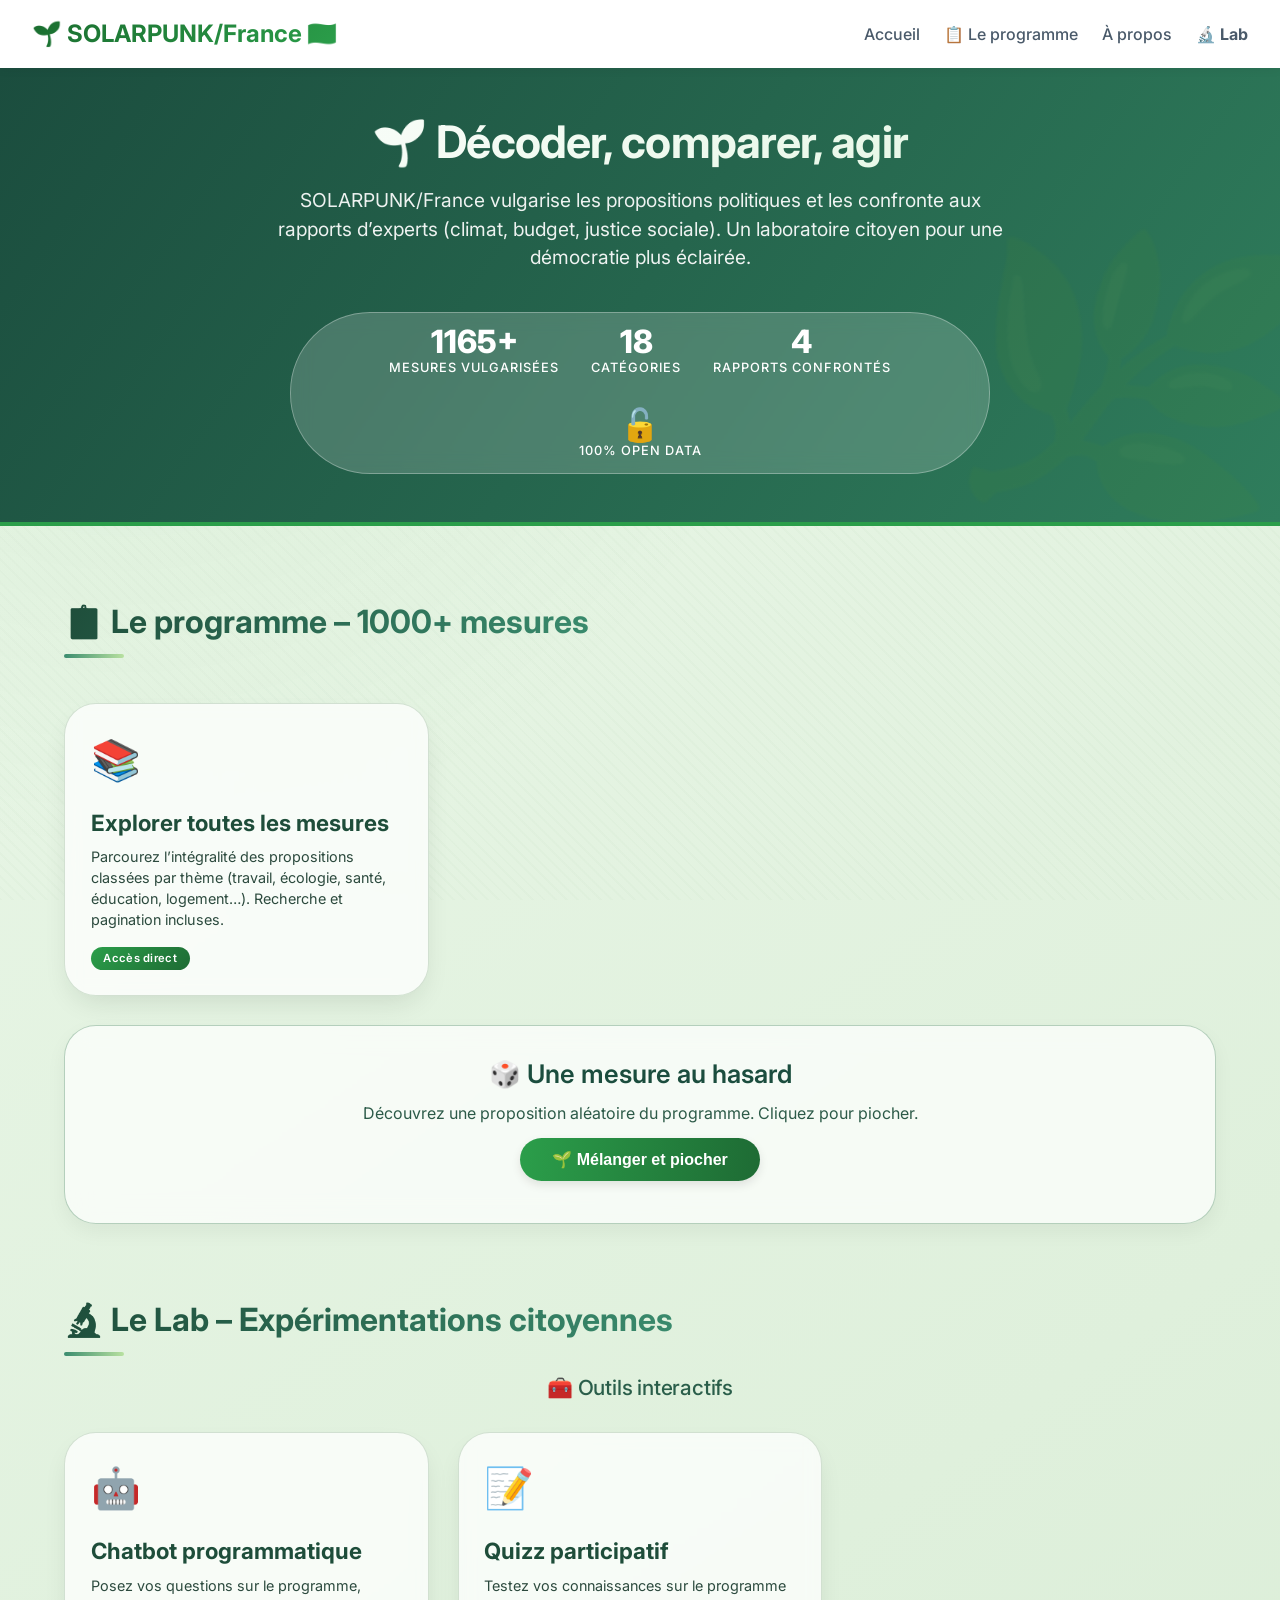
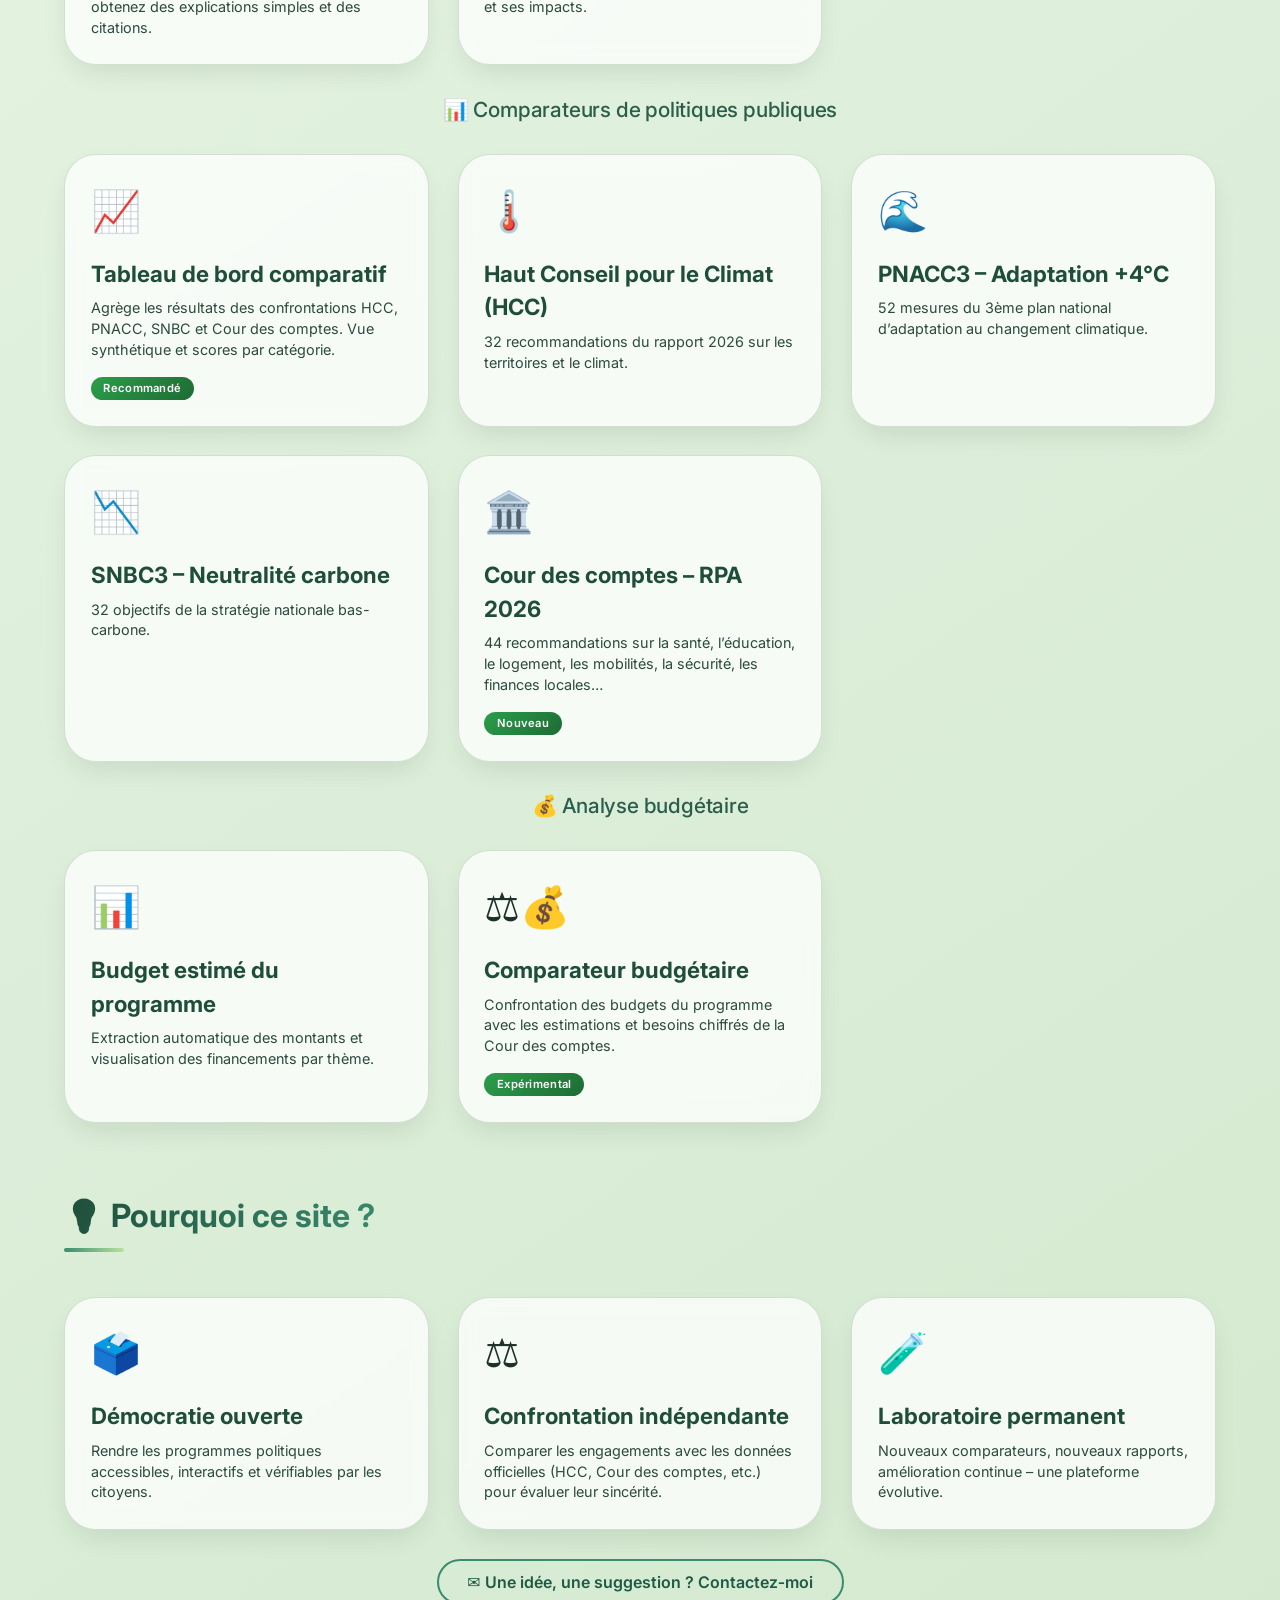
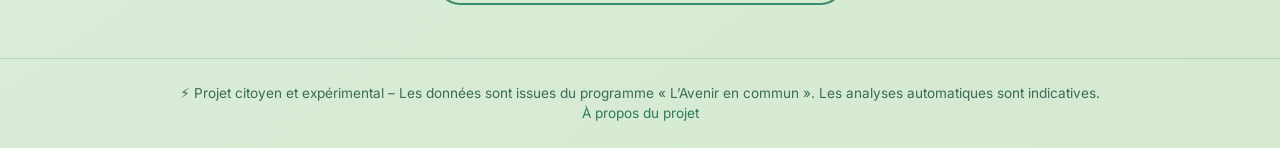
==== commit ed43397f: "Update index.html" ====
--- a/index.html
+++ b/index.html
@@ -3,7 +3,7 @@
 <head>
     <meta charset="UTF-8">
     <meta name="viewport" content="width=device-width, initial-scale=1.0">
-    <title>SOLARPUNK/France2100 · Vulgarisation & comparateur citoyen</title>
+    <title>SOLARPUNK/France · Vulgarisation & comparateur citoyen</title>
     <link rel="stylesheet" href="css/style.css">
     <link href="https://fonts.googleapis.com/css2?family=Inter:opsz,wght@14..32,300;14..32,400;14..32,600;14..32,700&display=swap" rel="stylesheet">
     <style>
@@ -296,7 +296,7 @@
     <div class="hero">
         <div class="container">
             <h1>🌱 Décoder, comparer, agir</h1>
-            <p>SOLARPUNK/France2100 vulgarise les propositions politiques et les confronte aux rapports d’experts (climat, budget, justice sociale). Un laboratoire citoyen pour une démocratie plus éclairée.</p>
+            <p>SOLARPUNK/France vulgarise les propositions politiques et les confronte aux rapports d’experts (climat, budget, justice sociale). Un laboratoire citoyen pour une démocratie plus éclairée.</p>
             <div class="stats-bar">
                 <div class="stat-item"><div class="stat-number" id="statMeasures">1000+</div><div class="stat-label">mesures vulgarisées</div></div>
                 <div class="stat-item"><div class="stat-number">18</div><div class="stat-label">catégories</div></div>
